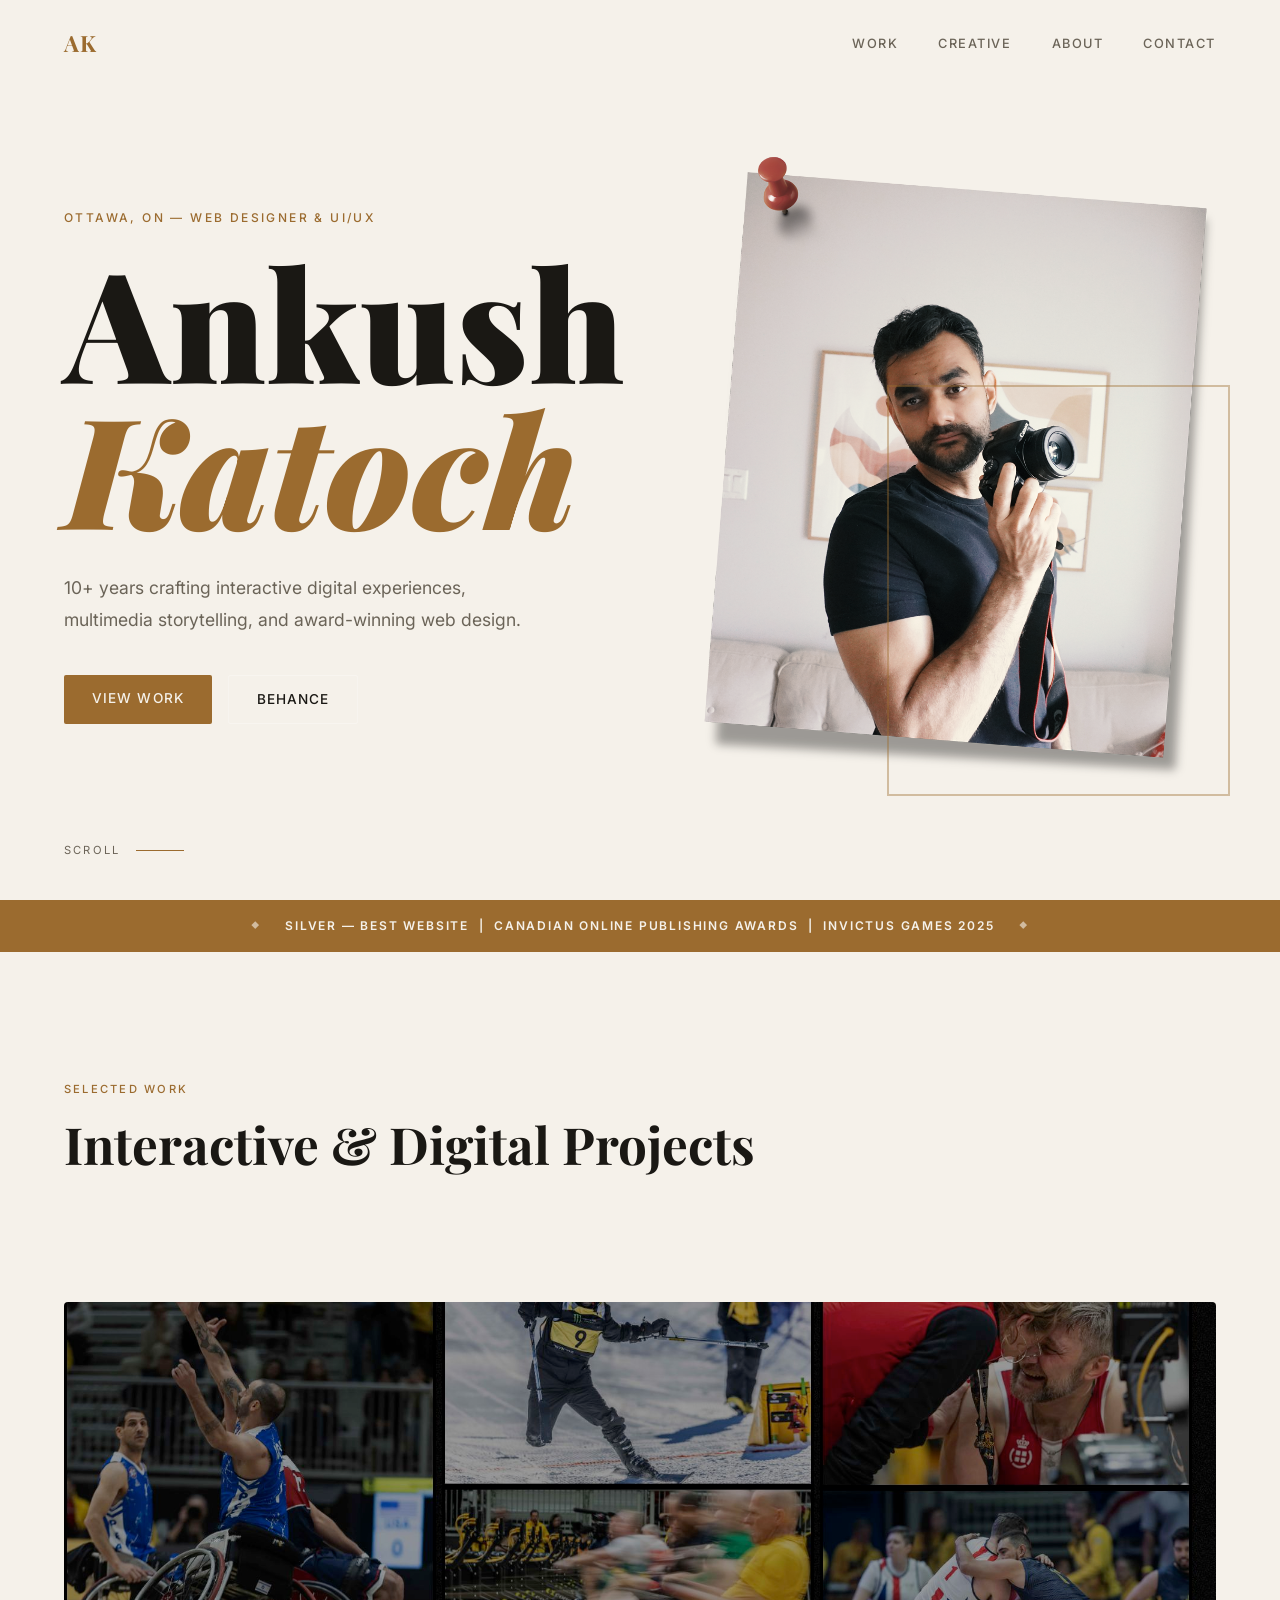
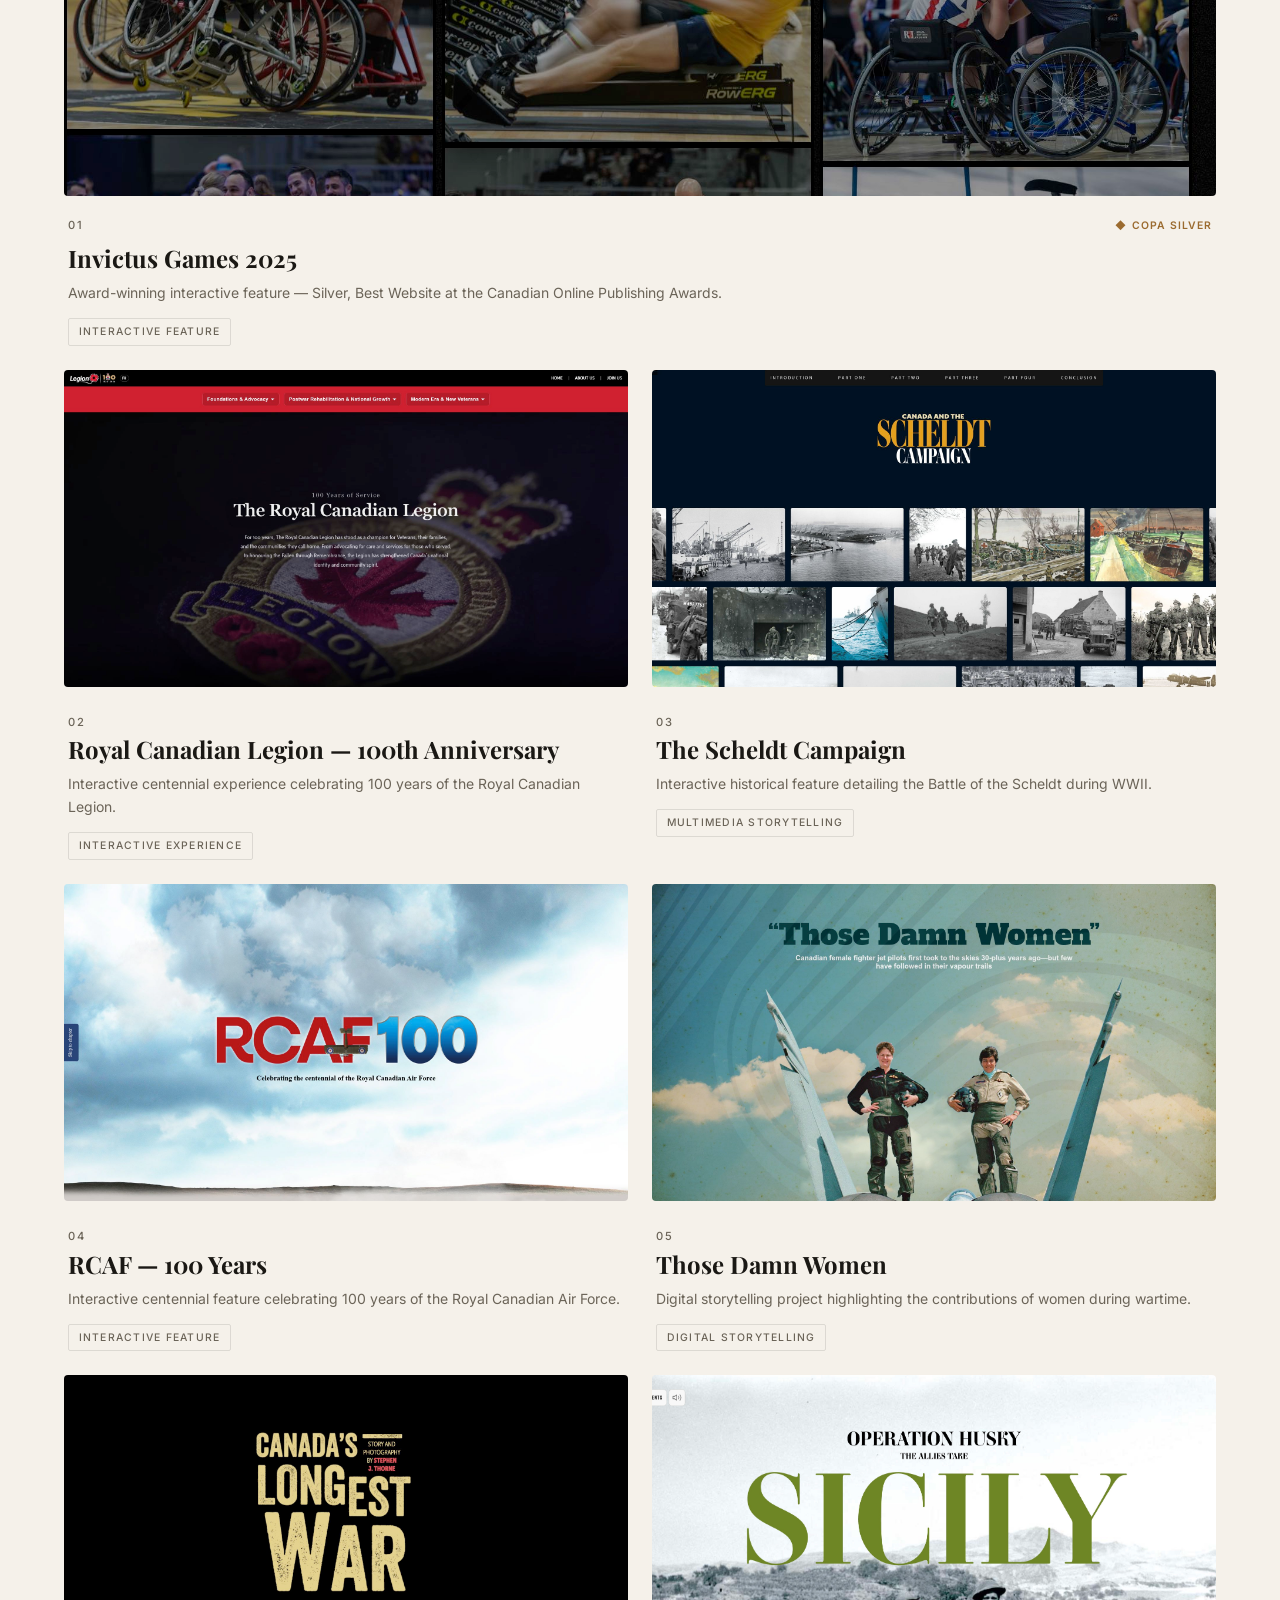
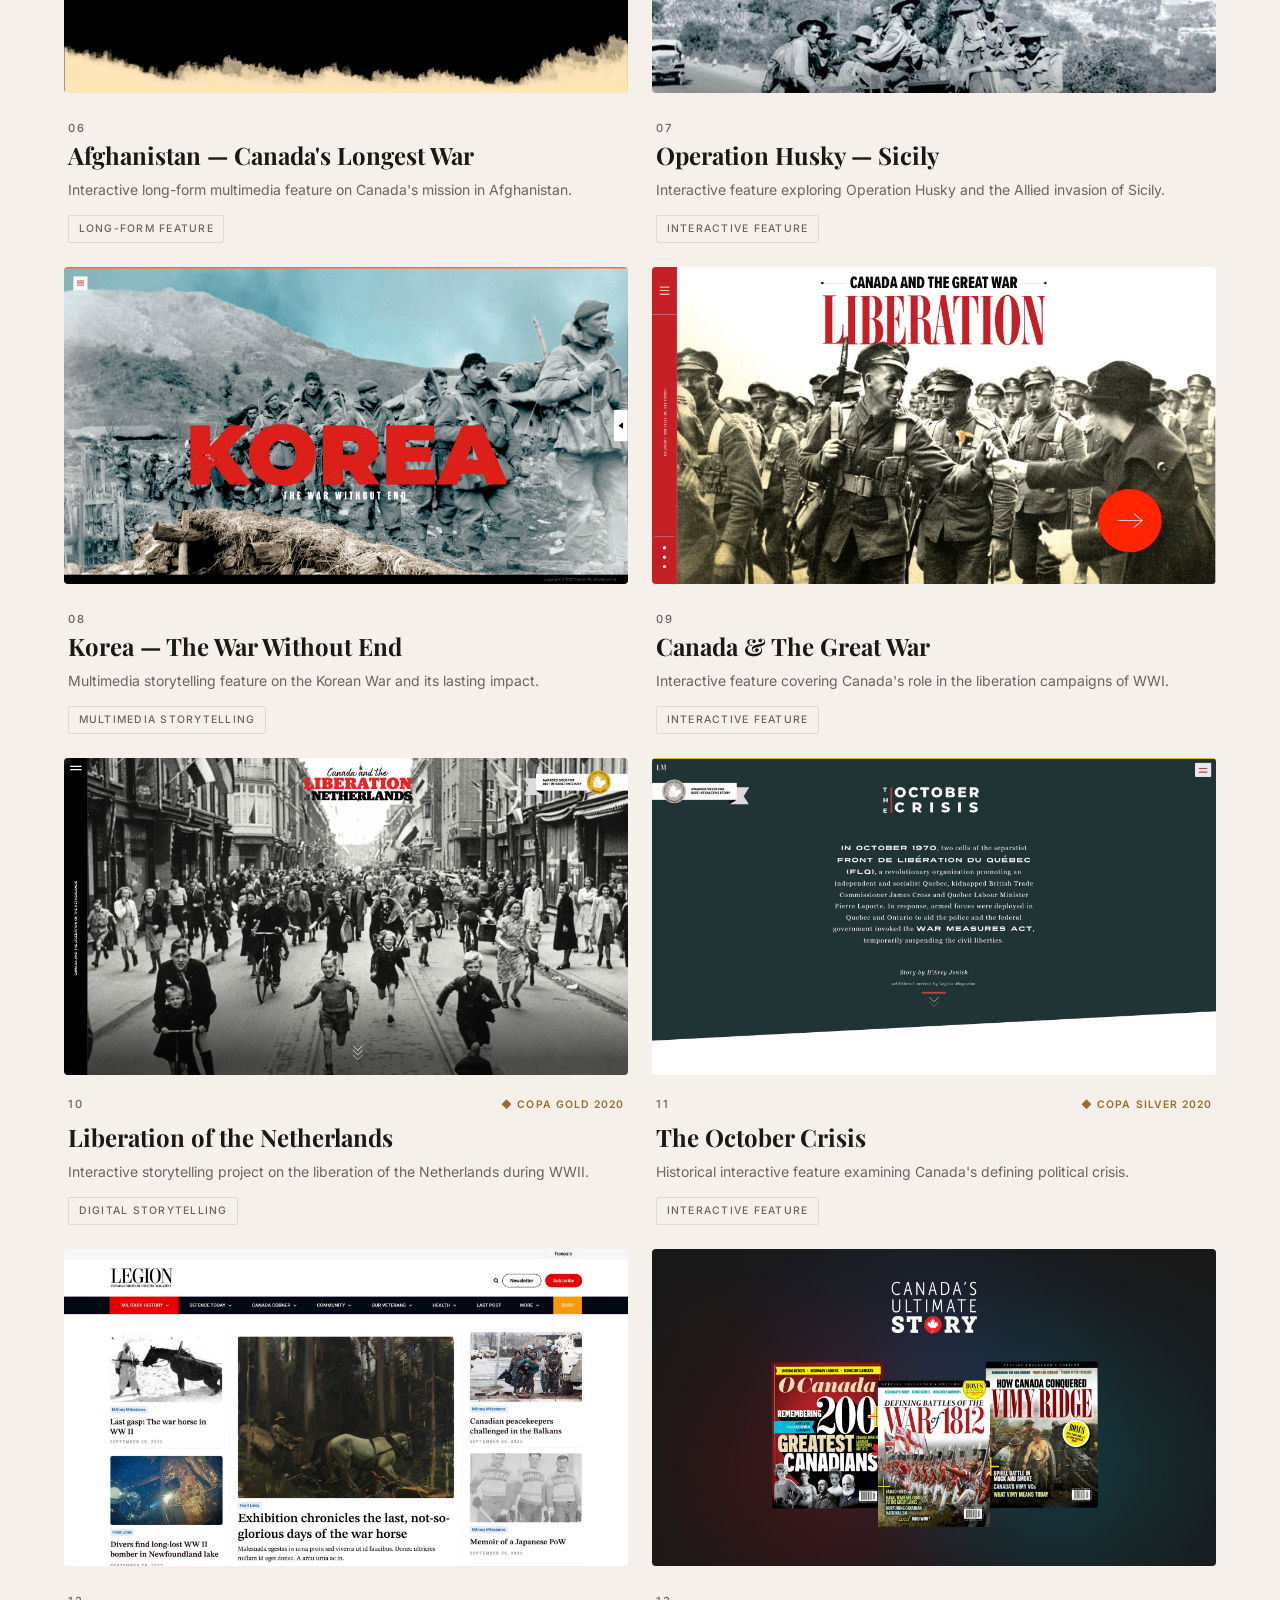
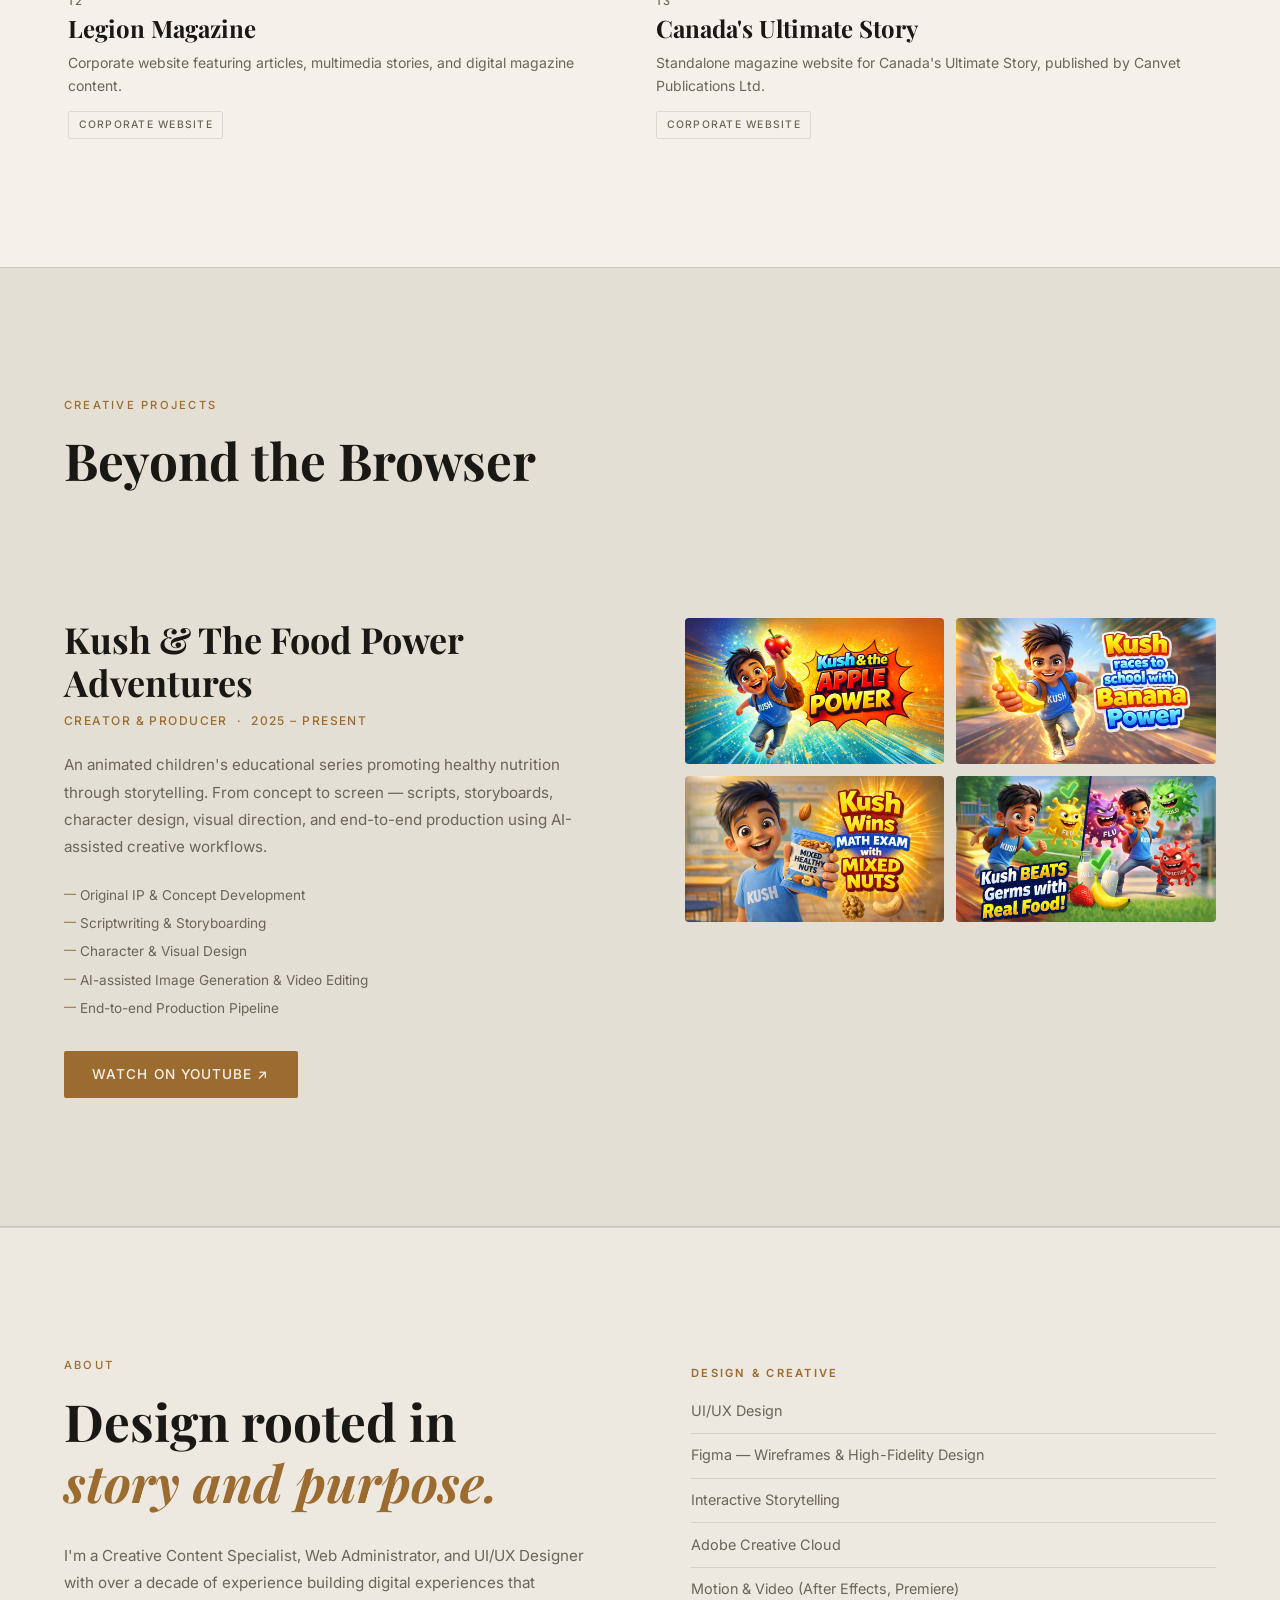
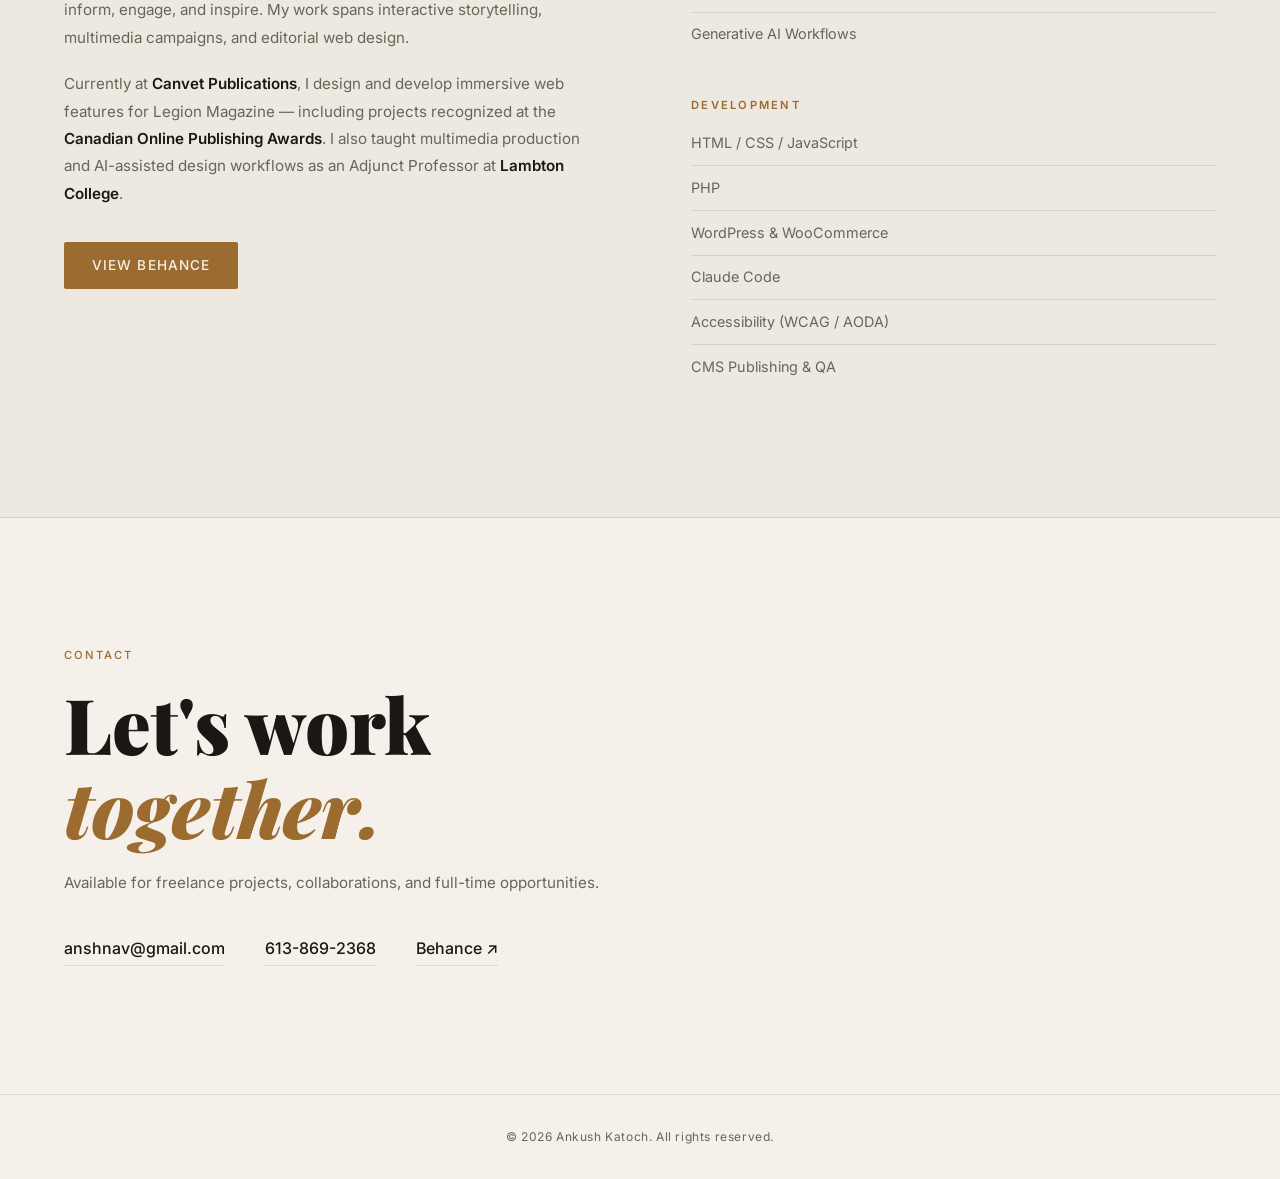
==== index.html @ 28748062 "Initial portfolio commit" ====
<!DOCTYPE html>
<html lang="en">
<head>
  <meta charset="UTF-8" />
  <meta name="viewport" content="width=device-width, initial-scale=1.0" />
  <title>Ankush Katoch — Web Designer & UI/UX</title>
  <link rel="icon" type="image/x-icon" href="images/favicon.ico" />
  <!-- Google Analytics -->
  <script async src="https://www.googletagmanager.com/gtag/js?id=G-096NP51JHX"></script>
  <script>
    window.dataLayer = window.dataLayer || [];
    function gtag(){dataLayer.push(arguments);}
    gtag('js', new Date());
    gtag('config', 'G-096NP51JHX');
  </script>
  <link rel="preconnect" href="https://fonts.googleapis.com" />
  <link rel="preconnect" href="https://fonts.gstatic.com" crossorigin />
  <link href="https://fonts.googleapis.com/css2?family=Playfair+Display:ital,wght@0,400;0,700;0,900;1,400&family=Inter:wght@300;400;500;600&display=swap" rel="stylesheet" />
  <link rel="stylesheet" href="css/style.css" />
</head>
<body>

  <!-- NAV -->
  <nav class="nav" id="nav">
    <a href="#" class="nav__logo">AK</a>
    <ul class="nav__links">
      <li><a href="#work">Work</a></li>
      <li><a href="#creative">Creative</a></li>
      <li><a href="#about">About</a></li>
      <li><a href="#contact">Contact</a></li>
    </ul>
    <button class="nav__toggle" id="navToggle" aria-label="Toggle menu">
      <span></span><span></span><span></span>
    </button>
  </nav>

  <!-- HERO -->
  <section class="hero" id="hero">
    <div class="hero__content">
      <p class="hero__eyebrow reveal">Ottawa, ON — Web Designer &amp; UI/UX</p>
      <h1 class="hero__title reveal">
        <span>Ankush</span>
        <em>Katoch</em>
      </h1>
      <p class="hero__sub reveal">
        10+ years crafting interactive digital experiences,<br>
        multimedia storytelling, and award-winning web design.
      </p>
      <div class="hero__cta reveal">
        <a href="#work" class="btn btn--primary">View Work</a>
        <a href="https://behance.net/anshnav" target="_blank" rel="noopener" class="btn btn--ghost">Behance</a>
      </div>
    </div>
    <div class="hero__photo reveal">
      <img src="images/profile-photo.png" alt="Ankush Katoch" />
      <div class="hero__photo-accent"></div>
    </div>
    <div class="hero__scroll-hint">
      <span>Scroll</span>
      <div class="hero__scroll-line"></div>
    </div>
  </section>

  <!-- AWARD BANNER -->
  <div class="award-banner reveal">
    <div class="award-banner__inner">
      <span class="award-banner__icon">&#9670;</span>
      <p>Silver — Best Website &nbsp;|&nbsp; Canadian Online Publishing Awards &nbsp;|&nbsp; Invictus Games 2025</p>
      <span class="award-banner__icon">&#9670;</span>
    </div>
  </div>

  <!-- WORK -->
  <section class="work" id="work">
    <div class="section-header reveal">
      <span class="section-label">Selected Work</span>
      <h2>Interactive &amp; Digital Projects</h2>
    </div>

    <div class="projects-grid">

      <!-- Featured -->
      <article class="project project--featured reveal" data-index="01">
        <a href="project.html#invictus-games-2025" class="project__link">
          <div class="project__media">
            <img src="images/Invictus-games.jpeg" alt="Invictus Games 2025" class="project__image" />
            <div class="project__overlay">
              <span class="project__visit">View Case Study &#8599;</span>
            </div>
          </div>
          <div class="project__info">
            <div class="project__meta">
              <span class="project__num">01</span>
              <span class="project__award">&#9670; COPA Silver</span>
            </div>
            <h3 class="project__title">Invictus Games 2025</h3>
            <p class="project__desc">Award-winning interactive feature — Silver, Best Website at the Canadian Online Publishing Awards.</p>
            <span class="project__tag">Interactive Feature</span>
          </div>
        </a>
      </article>

      <!-- Project 2 -->
      <article class="project reveal" data-index="02">
        <a href="project.html#legion-100th-anniversary" class="project__link">
          <div class="project__media">
            <img src="images/RCL.jpeg" alt="Royal Canadian Legion — 100th Anniversary" class="project__image" />
            <div class="project__overlay">
              <span class="project__visit">View Case Study &#8599;</span>
            </div>
          </div>
          <div class="project__info">
            <span class="project__num">02</span>
            <h3 class="project__title">Royal Canadian Legion — 100th Anniversary</h3>
            <p class="project__desc">Interactive centennial experience celebrating 100 years of the Royal Canadian Legion.</p>
            <span class="project__tag">Interactive Experience</span>
          </div>
        </a>
      </article>

      <!-- Project 3 -->
      <article class="project reveal" data-index="03">
        <a href="project.html#the-scheldt-campaign" class="project__link">
          <div class="project__media">
            <img src="images/scheldt.jpeg" alt="The Scheldt Campaign" class="project__image" />
            <div class="project__overlay">
              <span class="project__visit">View Case Study &#8599;</span>
            </div>
          </div>
          <div class="project__info">
            <span class="project__num">03</span>
            <h3 class="project__title">The Scheldt Campaign</h3>
            <p class="project__desc">Interactive historical feature detailing the Battle of the Scheldt during WWII.</p>
            <span class="project__tag">Multimedia Storytelling</span>
          </div>
        </a>
      </article>

      <!-- Project 4 -->
      <article class="project reveal" data-index="04">
        <a href="project.html#rcaf-100" class="project__link">
          <div class="project__media">
            <img src="images/RCAF.jpeg" alt="RCAF — 100 Years" class="project__image" />
            <div class="project__overlay">
              <span class="project__visit">View Case Study &#8599;</span>
            </div>
          </div>
          <div class="project__info">
            <span class="project__num">04</span>
            <h3 class="project__title">RCAF — 100 Years</h3>
            <p class="project__desc">Interactive centennial feature celebrating 100 years of the Royal Canadian Air Force.</p>
            <span class="project__tag">Interactive Feature</span>
          </div>
        </a>
      </article>

      <!-- Project 5 -->
      <article class="project reveal" data-index="05">
        <a href="project.html#those-damn-women" class="project__link">
          <div class="project__media">
            <img src="images/those-damn-women.jpeg" alt="Those Damn Women" class="project__image" />
            <div class="project__overlay">
              <span class="project__visit">View Case Study &#8599;</span>
            </div>
          </div>
          <div class="project__info">
            <span class="project__num">05</span>
            <h3 class="project__title">Those Damn Women</h3>
            <p class="project__desc">Digital storytelling project highlighting the contributions of women during wartime.</p>
            <span class="project__tag">Digital Storytelling</span>
          </div>
        </a>
      </article>

      <!-- Project 6 -->
      <article class="project reveal" data-index="06">
        <a href="project.html#afghanistan" class="project__link">
          <div class="project__media">
            <img src="images/Afghanistan-cover.jpeg" alt="Afghanistan — Canada's Longest War" class="project__image" />
            <div class="project__overlay">
              <span class="project__visit">View Case Study &#8599;</span>
            </div>
          </div>
          <div class="project__info">
            <span class="project__num">06</span>
            <h3 class="project__title">Afghanistan — Canada's Longest War</h3>
            <p class="project__desc">Interactive long-form multimedia feature on Canada's mission in Afghanistan.</p>
            <span class="project__tag">Long-form Feature</span>
          </div>
        </a>
      </article>

      <!-- Project 7 -->
      <article class="project reveal" data-index="07">
        <a href="project.html#operation-husky" class="project__link">
          <div class="project__media">
            <img src="images/sicily.jpeg" alt="Operation Husky — Sicily" class="project__image" />
            <div class="project__overlay">
              <span class="project__visit">View Case Study &#8599;</span>
            </div>
          </div>
          <div class="project__info">
            <span class="project__num">07</span>
            <h3 class="project__title">Operation Husky — Sicily</h3>
            <p class="project__desc">Interactive feature exploring Operation Husky and the Allied invasion of Sicily.</p>
            <span class="project__tag">Interactive Feature</span>
          </div>
        </a>
      </article>

      <!-- Project 8 -->
      <article class="project reveal" data-index="08">
        <a href="project.html#korea-the-war-without-end" class="project__link">
          <div class="project__media">
            <img src="images/korea.jpeg" alt="Korea — The War Without End" class="project__image" />
            <div class="project__overlay">
              <span class="project__visit">View Case Study &#8599;</span>
            </div>
          </div>
          <div class="project__info">
            <span class="project__num">08</span>
            <h3 class="project__title">Korea — The War Without End</h3>
            <p class="project__desc">Multimedia storytelling feature on the Korean War and its lasting impact.</p>
            <span class="project__tag">Multimedia Storytelling</span>
          </div>
        </a>
      </article>

      <!-- Project 9 -->
      <article class="project reveal" data-index="09">
        <a href="project.html#canada-and-the-great-war" class="project__link">
          <div class="project__media">
            <img src="images/Canada-the-Great-War.jpeg" alt="Canada & The Great War" class="project__image" />
            <div class="project__overlay">
              <span class="project__visit">View Case Study &#8599;</span>
            </div>
          </div>
          <div class="project__info">
            <span class="project__num">09</span>
            <h3 class="project__title">Canada &amp; The Great War</h3>
            <p class="project__desc">Interactive feature covering Canada's role in the liberation campaigns of WWI.</p>
            <span class="project__tag">Interactive Feature</span>
          </div>
        </a>
      </article>

      <!-- Project 10 -->
      <article class="project reveal" data-index="10">
        <a href="project.html#liberation-of-netherlands" class="project__link">
          <div class="project__media">
            <img src="images/netherlands.jpeg" alt="Liberation of the Netherlands" class="project__image" />
            <div class="project__overlay">
              <span class="project__visit">View Case Study &#8599;</span>
            </div>
          </div>
          <div class="project__info">
            <div class="project__meta">
              <span class="project__num">10</span>
              <span class="project__award">&#9670; COPA Gold 2020</span>
            </div>
            <h3 class="project__title">Liberation of the Netherlands</h3>
            <p class="project__desc">Interactive storytelling project on the liberation of the Netherlands during WWII.</p>
            <span class="project__tag">Digital Storytelling</span>
          </div>
        </a>
      </article>

      <!-- Project 11 -->
      <article class="project reveal" data-index="11">
        <a href="project.html#the-october-crisis" class="project__link">
          <div class="project__media">
            <img src="images/october-crisis.jpeg" alt="The October Crisis" class="project__image" />
            <div class="project__overlay">
              <span class="project__visit">View Case Study &#8599;</span>
            </div>
          </div>
          <div class="project__info">
            <div class="project__meta">
              <span class="project__num">11</span>
              <span class="project__award">&#9670; COPA Silver 2020</span>
            </div>
            <h3 class="project__title">The October Crisis</h3>
            <p class="project__desc">Historical interactive feature examining Canada's defining political crisis.</p>
            <span class="project__tag">Interactive Feature</span>
          </div>
        </a>
      </article>

      <!-- Project 12 -->
      <article class="project reveal" data-index="12">
        <a href="project.html#legion-magazine" class="project__link">
          <div class="project__media">
            <img src="images/LM.jpg" alt="Legion Magazine" class="project__image" />
            <div class="project__overlay">
              <span class="project__visit">View Case Study &#8599;</span>
            </div>
          </div>
          <div class="project__info">
            <span class="project__num">12</span>
            <h3 class="project__title">Legion Magazine</h3>
            <p class="project__desc">Corporate website featuring articles, multimedia stories, and digital magazine content.</p>
            <span class="project__tag">Corporate Website</span>
          </div>
        </a>
      </article>

      <!-- Project 13 -->
      <article class="project reveal" data-index="13">
        <a href="project.html#canadas-ultimate-story" class="project__link">
          <div class="project__media">
            <img src="images/CUS.jpg" alt="Canada's Ultimate Story" class="project__image" />
            <div class="project__overlay">
              <span class="project__visit">View Case Study &#8599;</span>
            </div>
          </div>
          <div class="project__info">
            <span class="project__num">13</span>
            <h3 class="project__title">Canada's Ultimate Story</h3>
            <p class="project__desc">Standalone magazine website for Canada's Ultimate Story, published by Canvet Publications Ltd.</p>
            <span class="project__tag">Corporate Website</span>
          </div>
        </a>
      </article>

    </div>
  </section>

  <!-- CREATIVE PROJECTS -->
  <section class="creative" id="creative">
    <div class="section-header reveal">
      <span class="section-label">Creative Projects</span>
      <h2>Beyond the Browser</h2>
    </div>

    <div class="creative__inner">

      <!-- Left: info -->
      <div class="creative__text reveal">
        <h3 class="creative__title">Kush &amp; The Food Power Adventures</h3>
        <p class="creative__role">Creator &amp; Producer &nbsp;·&nbsp; 2025 – Present</p>
        <p class="creative__desc">An animated children's educational series promoting healthy nutrition through storytelling. From concept to screen — scripts, storyboards, character design, visual direction, and end-to-end production using AI-assisted creative workflows.</p>
        <ul class="creative__tools">
          <li>Original IP &amp; Concept Development</li>
          <li>Scriptwriting &amp; Storyboarding</li>
          <li>Character &amp; Visual Design</li>
          <li>AI-assisted Image Generation &amp; Video Editing</li>
          <li>End-to-end Production Pipeline</li>
        </ul>
        <a href="https://www.youtube.com/@kushfoodadventures" target="_blank" rel="noopener" class="btn btn--primary creative__cta">
          Watch on YouTube &#8599;
        </a>
      </div>

      <!-- Right: episode grid -->
      <div class="creative__episodes reveal">
        <a href="https://www.youtube.com/@kushfoodadventures" target="_blank" rel="noopener" class="episode">
          <img src="images/episode-2-thumbnail.jpg" alt="Episode 2" />
          <div class="episode__overlay"><span>Watch &#9654;</span></div>
        </a>
        <a href="https://www.youtube.com/@kushfoodadventures" target="_blank" rel="noopener" class="episode">
          <img src="images/episode-6-thumb.jpg" alt="Episode 6" />
          <div class="episode__overlay"><span>Watch &#9654;</span></div>
        </a>
        <a href="https://www.youtube.com/@kushfoodadventures" target="_blank" rel="noopener" class="episode">
          <img src="images/episode-9-thumbnail.jpg" alt="Episode 9" />
          <div class="episode__overlay"><span>Watch &#9654;</span></div>
        </a>
        <a href="https://www.youtube.com/@kushfoodadventures" target="_blank" rel="noopener" class="episode">
          <img src="images/episode-10-thumbnail.jpg" alt="Episode 10" />
          <div class="episode__overlay"><span>Watch &#9654;</span></div>
        </a>
      </div>

    </div>
  </section>

  <!-- ABOUT -->
  <section class="about" id="about">
    <div class="about__inner">
      <div class="about__text reveal">
        <span class="section-label">About</span>
        <h2>Design rooted in<br><em>story and purpose.</em></h2>
        <p>I'm a Creative Content Specialist, Web Administrator, and UI/UX Designer with over a decade of experience building digital experiences that inform, engage, and inspire. My work spans interactive storytelling, multimedia campaigns, and editorial web design.</p>
        <p>Currently at <strong>Canvet Publications</strong>, I design and develop immersive web features for Legion Magazine — including projects recognized at the <strong>Canadian Online Publishing Awards</strong>. I also taught multimedia production and AI-assisted design workflows as an Adjunct Professor at <strong>Lambton College</strong>.</p>
        <a href="https://behance.net/anshnav" target="_blank" rel="noopener" class="btn btn--primary">View Behance</a>
      </div>
      <div class="about__skills reveal">
        <div class="skills-group">
          <h4>Design &amp; Creative</h4>
          <ul>
            <li>UI/UX Design</li>
            <li>Figma — Wireframes &amp; High-Fidelity Design</li>
            <li>Interactive Storytelling</li>
            <li>Adobe Creative Cloud</li>
            <li>Motion &amp; Video (After Effects, Premiere)</li>
            <li>Generative AI Workflows</li>
          </ul>
        </div>
        <div class="skills-group">
          <h4>Development</h4>
          <ul>
            <li>HTML / CSS / JavaScript</li>
            <li>PHP</li>
            <li>WordPress &amp; WooCommerce</li>
            <li>Claude Code</li>
            <li>Accessibility (WCAG / AODA)</li>
            <li>CMS Publishing &amp; QA</li>
          </ul>
        </div>
      </div>
    </div>
  </section>

  <!-- CONTACT -->
  <section class="contact" id="contact">
    <div class="contact__inner reveal">
      <span class="section-label">Contact</span>
      <h2>Let's work<br><em>together.</em></h2>
      <p>Available for freelance projects, collaborations, and full-time opportunities.</p>
      <div class="contact__links">
        <a href="mailto:anshnav@gmail.com" class="contact__link">anshnav@gmail.com</a>
        <a href="tel:6138692368" class="contact__link">613-869-2368</a>
        <a href="https://behance.net/anshnav" target="_blank" rel="noopener" class="contact__link">Behance &#8599;</a>
      </div>
    </div>
  </section>

  <!-- FOOTER -->
  <footer class="footer">
    <p>&copy; 2026 Ankush Katoch. All rights reserved.</p>
  </footer>

  <script src="js/main.js"></script>
</body>
</html>
---- css/style.css ----
/* =============================================
   RESET & BASE
   ============================================= */
*, *::before, *::after {
  box-sizing: border-box;
  margin: 0;
  padding: 0;
}

:root {
  --bg:        #f5f1ea;
  --bg-2:      #ede9e0;
  --bg-3:      #e4dfd4;
  --text:      #1a1814;
  --text-dim:  #6b6458;
  --accent:    #9b6b2f;
  --accent-dim:#c49a5a;
  --white:     #1a1814;
  --border:    rgba(0,0,0,0.1);

  --font-serif: 'Playfair Display', Georgia, serif;
  --font-sans:  'Inter', system-ui, sans-serif;

  --max-w: 1280px;
  --section-pad: clamp(5rem, 10vw, 9rem);
}

html {
  scroll-behavior: smooth;
}

body {
  background-color: var(--bg);
  color: var(--text);
  font-family: var(--font-sans);
  font-size: 1rem;
  line-height: 1.7;
  -webkit-font-smoothing: antialiased;
}

a {
  color: inherit;
  text-decoration: none;
}

ul { list-style: none; }

img { display: block; max-width: 100%; }


/* =============================================
   TYPOGRAPHY HELPERS
   ============================================= */
.section-label {
  display: block;
  font-family: var(--font-sans);
  font-size: 0.7rem;
  font-weight: 500;
  letter-spacing: 0.2em;
  text-transform: uppercase;
  color: var(--accent);
  margin-bottom: 1rem;
}

.section-header {
  max-width: var(--max-w);
  margin: 0 auto var(--section-pad);
  padding: 0 clamp(1.5rem, 5vw, 4rem);
}

.section-header h2 {
  font-family: var(--font-serif);
  font-size: clamp(2rem, 4vw, 3.5rem);
  font-weight: 700;
  color: var(--white);
  line-height: 1.15;
}


/* =============================================
   REVEAL ANIMATION
   ============================================= */
.reveal {
  opacity: 0;
  transform: translateY(28px);
  transition: opacity 0.7s ease, transform 0.7s ease;
}

.reveal.visible {
  opacity: 1;
  transform: translateY(0);
}


/* =============================================
   BUTTONS
   ============================================= */
.btn {
  display: inline-block;
  padding: 0.75rem 1.75rem;
  border-radius: 2px;
  font-family: var(--font-sans);
  font-size: 0.85rem;
  font-weight: 500;
  letter-spacing: 0.08em;
  text-transform: uppercase;
  transition: all 0.25s ease;
  cursor: pointer;
}

.btn--primary {
  background: var(--accent);
  color: #0c0c0c;
}

.btn--primary:hover {
  background: #e0bc6a;
}

.btn--ghost {
  border: 1px solid rgba(255,255,255,0.25);
  color: var(--text);
}

.btn--ghost:hover {
  border-color: var(--accent);
  color: var(--accent);
}


/* =============================================
   NAV
   ============================================= */
.nav {
  position: fixed;
  top: 0;
  left: 0;
  right: 0;
  z-index: 100;
  display: flex;
  align-items: center;
  justify-content: space-between;
  padding: 1.5rem clamp(1.5rem, 5vw, 4rem);
  transition: background 0.4s ease, padding 0.4s ease;
}

.nav.scrolled {
  background: rgba(245,241,234,0.95);
  backdrop-filter: blur(12px);
  padding-top: 1rem;
  padding-bottom: 1rem;
  border-bottom: 1px solid var(--border);
}

.nav__logo {
  font-family: var(--font-serif);
  font-size: 1.4rem;
  font-weight: 700;
  color: var(--accent);
  letter-spacing: 0.05em;
}

.nav__links {
  display: flex;
  gap: 2.5rem;
}

.nav__links a {
  font-size: 0.8rem;
  font-weight: 500;
  letter-spacing: 0.12em;
  text-transform: uppercase;
  color: var(--text-dim);
  transition: color 0.2s;
}

.nav__links a:hover {
  color: var(--text);
}

.nav__toggle {
  display: none;
  flex-direction: column;
  gap: 5px;
  background: none;
  border: none;
  cursor: pointer;
  padding: 4px;
}

.nav__toggle span {
  display: block;
  width: 24px;
  height: 2px;
  background: var(--text);
  transition: all 0.3s;
}

/* btn--primary text stays light on the warm accent bg */
.btn--primary {
  color: #f5f1ea !important;
}


/* =============================================
   HERO
   ============================================= */
.hero {
  min-height: 100svh;
  display: grid;
  grid-template-columns: 1fr 1fr;
  align-items: center;
  justify-items: center;
  padding: 6rem clamp(1.5rem, 5vw, 4rem) 4rem;
  max-width: var(--max-w);
  margin: 0 auto;
  position: relative;
  gap: clamp(2rem, 5vw, 5rem);
}

.hero__photo {
  position: relative;
  align-self: center;
  transition-delay: 0.3s;
}

.hero__photo img {
  width: 100%;
  max-height: 90vh;
  object-fit: contain;
  object-position: bottom center;
  display: block;
  filter: grayscale(20%);
  transition: filter 0.5s ease;
}

.hero__photo:hover img {
  filter: grayscale(0%);
}


.hero__photo-accent {
  position: absolute;
  bottom: -14px;
  right: -14px;
  width: 65%;
  height: 65%;
  border: 2px solid var(--accent);
  z-index: 0;
  opacity: 0.4;
  transition: opacity 0.4s ease, transform 0.4s ease;
}

.hero__photo:hover .hero__photo-accent {
  opacity: 0.75;
  transform: translate(4px, 4px);
}

.hero__eyebrow {
  font-size: 0.75rem;
  font-weight: 500;
  letter-spacing: 0.2em;
  text-transform: uppercase;
  color: var(--accent);
  margin-bottom: 1.25rem;
  transition-delay: 0.1s;
}

.hero__title {
  font-family: var(--font-serif);
  font-size: clamp(4rem, 12vw, 10rem);
  line-height: 0.95;
  font-weight: 900;
  color: var(--white);
  margin-bottom: 2rem;
  transition-delay: 0.2s;
}

.hero__title span {
  display: block;
}

.hero__title em {
  display: block;
  font-style: italic;
  color: var(--accent);
}

.hero__sub {
  font-size: clamp(0.95rem, 1.5vw, 1.1rem);
  color: var(--text-dim);
  max-width: 480px;
  margin-bottom: 2.5rem;
  line-height: 1.8;
  transition-delay: 0.3s;
}

.hero__cta {
  display: flex;
  gap: 1rem;
  flex-wrap: wrap;
  transition-delay: 0.4s;
}


.hero__scroll-hint {
  position: absolute;
  bottom: 2.5rem;
  left: clamp(1.5rem, 5vw, 4rem);
  display: flex;
  align-items: center;
  gap: 1rem;
  font-size: 0.7rem;
  letter-spacing: 0.2em;
  text-transform: uppercase;
  color: var(--text-dim);
}

.hero__scroll-line {
  width: 48px;
  height: 1px;
  background: var(--accent);
  animation: scrollPulse 2s ease-in-out infinite;
}

@keyframes scrollPulse {
  0%, 100% { opacity: 0.3; transform: scaleX(1); }
  50% { opacity: 1; transform: scaleX(1.3); }
}


/* =============================================
   AWARD BANNER
   ============================================= */
.award-banner {
  background: #9b6b2f;
  padding: 1rem clamp(1.5rem, 5vw, 4rem);
  overflow: hidden;
}

.award-banner__inner {
  display: flex;
  align-items: center;
  justify-content: center;
  gap: 1.5rem;
  font-family: var(--font-sans);
  font-size: 0.75rem;
  font-weight: 600;
  letter-spacing: 0.15em;
  text-transform: uppercase;
  color: #f5f1ea;
}

.award-banner__icon {
  font-size: 0.5rem;
  opacity: 0.6;
}


/* =============================================
   WORK / PROJECTS
   ============================================= */
.work {
  padding: var(--section-pad) 0;
}

.projects-grid {
  max-width: var(--max-w);
  margin: 0 auto;
  padding: 0 clamp(1.5rem, 5vw, 4rem);
  display: grid;
  grid-template-columns: repeat(12, 1fr);
  gap: 1.5rem;
}

/* Featured project spans full width */
.project--featured {
  grid-column: 1 / -1;
}

/* Regular projects: 2 columns on wider screens */
.project:not(.project--featured) {
  grid-column: span 6;
}

.project {
  position: relative;
  transition-delay: calc(var(--i, 0) * 0.05s);
}

.project__link {
  display: block;
  height: 100%;
}

.project__media {
  position: relative;
  overflow: hidden;
  aspect-ratio: 16/9;
  border-radius: 4px;
  margin-bottom: 1.25rem;
}

.project--featured .project__media {
  aspect-ratio: 21/9;
}

.project__placeholder {
  width: 100%;
  height: 100%;
  display: flex;
  align-items: center;
  justify-content: center;
  transition: transform 0.5s ease;
}

.project__link:hover .project__placeholder {
  transform: scale(1.04);
}

.project__video,
.project__image {
  position: absolute;
  inset: 0;
  width: 100%;
  height: 100%;
  object-fit: cover;
  transition: transform 0.5s ease;
}

.project__link:hover .project__video,
.project__link:hover .project__image {
  transform: scale(1.04);
}

.project__placeholder-text {
  font-family: var(--font-serif);
  font-size: clamp(1rem, 3vw, 2rem);
  font-style: italic;
  color: rgba(255,255,255,0.25);
  user-select: none;
}

.project__overlay {
  position: absolute;
  inset: 0;
  background: rgba(0,0,0,0.5);
  display: flex;
  align-items: center;
  justify-content: center;
  opacity: 0;
  transition: opacity 0.3s ease;
}

.project__link:hover .project__overlay {
  opacity: 1;
}

.project__visit {
  font-size: 0.85rem;
  font-weight: 600;
  letter-spacing: 0.1em;
  text-transform: uppercase;
  color: #f5f1ea;
  border: 1px solid rgba(255,255,255,0.6);
  padding: 0.6rem 1.2rem;
  border-radius: 2px;
}

.project__info {
  padding: 0 0.25rem;
}

.project__meta {
  display: flex;
  align-items: center;
  justify-content: space-between;
  margin-bottom: 0.5rem;
}

.project__num {
  font-size: 0.7rem;
  font-weight: 500;
  letter-spacing: 0.15em;
  color: var(--text-dim);
}

.project__award {
  font-size: 0.65rem;
  font-weight: 600;
  letter-spacing: 0.1em;
  text-transform: uppercase;
  color: var(--accent);
}

.project__title {
  font-family: var(--font-serif);
  font-size: clamp(1.1rem, 2vw, 1.5rem);
  font-weight: 700;
  color: var(--white);
  margin-bottom: 0.5rem;
  line-height: 1.25;
  transition: color 0.2s;
}

.project__link:hover .project__title {
  color: var(--accent);
}

.project__desc {
  font-size: 0.875rem;
  color: var(--text-dim);
  line-height: 1.65;
  margin-bottom: 0.75rem;
}

.project__tag {
  display: inline-block;
  font-size: 0.65rem;
  font-weight: 500;
  letter-spacing: 0.12em;
  text-transform: uppercase;
  color: var(--text-dim);
  border: 1px solid var(--border);
  padding: 0.25rem 0.6rem;
  border-radius: 2px;
}


/* =============================================
   CREATIVE PROJECTS
   ============================================= */
.creative {
  padding: var(--section-pad) 0;
  background: var(--bg-3);
  border-top: 1px solid var(--border);
  border-bottom: 1px solid var(--border);
}

.creative__inner {
  max-width: var(--max-w);
  margin: 0 auto;
  padding: 0 clamp(1.5rem, 5vw, 4rem);
  display: grid;
  grid-template-columns: 1fr 1fr;
  gap: clamp(3rem, 7vw, 6rem);
  align-items: start;
}

.creative__title {
  font-family: var(--font-serif);
  font-size: clamp(1.5rem, 3vw, 2.25rem);
  font-weight: 700;
  color: var(--text);
  line-height: 1.2;
  margin-bottom: 0.4rem;
}

.creative__role {
  font-size: 0.75rem;
  font-weight: 500;
  letter-spacing: 0.12em;
  text-transform: uppercase;
  color: var(--accent);
  margin-bottom: 1.25rem;
}

.creative__desc {
  font-size: 0.95rem;
  color: var(--text-dim);
  line-height: 1.8;
  margin-bottom: 1.5rem;
}

.creative__tools {
  display: flex;
  flex-direction: column;
  gap: 0.5rem;
  margin-bottom: 2rem;
}

.creative__tools li {
  font-size: 0.85rem;
  color: var(--text-dim);
  padding-left: 1rem;
  position: relative;
  line-height: 1.5;
}

.creative__tools li::before {
  content: '—';
  position: absolute;
  left: 0;
  color: var(--accent);
  font-size: 0.75rem;
}

/* Episode grid — 2x2 */
.creative__episodes {
  display: grid;
  grid-template-columns: 1fr 1fr;
  gap: 0.75rem;
  transition-delay: 0.15s;
}

.episode {
  position: relative;
  overflow: hidden;
  border-radius: 4px;
  aspect-ratio: 16/9;
  display: block;
}

.episode img {
  width: 100%;
  height: 100%;
  object-fit: cover;
  transition: transform 0.5s ease;
}

.episode:hover img {
  transform: scale(1.06);
}

.episode__overlay {
  position: absolute;
  inset: 0;
  background: rgba(0,0,0,0.45);
  display: flex;
  align-items: center;
  justify-content: center;
  opacity: 0;
  transition: opacity 0.3s ease;
}

.episode:hover .episode__overlay {
  opacity: 1;
}

.episode__overlay span {
  font-size: 1.5rem;
  color: #f5f1ea;
}

@media (max-width: 860px) {
  .creative__inner {
    grid-template-columns: 1fr;
  }
}

@media (max-width: 480px) {
  .creative__episodes {
    grid-template-columns: 1fr 1fr;
  }
}


/* =============================================
   ABOUT
   ============================================= */
.about {
  padding: var(--section-pad) 0;
  background: var(--bg-2);
  border-top: 1px solid var(--border);
  border-bottom: 1px solid var(--border);
}

.about__inner {
  max-width: var(--max-w);
  margin: 0 auto;
  padding: 0 clamp(1.5rem, 5vw, 4rem);
  display: grid;
  grid-template-columns: 1fr 1fr;
  gap: clamp(3rem, 8vw, 7rem);
  align-items: start;
}

.about__skills {
  display: flex;
  flex-direction: column;
  gap: 2.5rem;
  padding-top: 0.5rem;
}

.about__text h2 {
  font-family: var(--font-serif);
  font-size: clamp(2rem, 4vw, 3.25rem);
  font-weight: 700;
  color: var(--white);
  line-height: 1.2;
  margin-bottom: 1.75rem;
}

.about__text h2 em {
  font-style: italic;
  color: var(--accent);
}

.about__text p {
  font-size: 0.95rem;
  color: var(--text-dim);
  line-height: 1.8;
  margin-bottom: 1.2rem;
}

.about__text p strong {
  color: var(--text);
  font-weight: 600;
}

.about__text .btn {
  margin-top: 1rem;
}

.skills-group h4 {
  font-family: var(--font-sans);
  font-size: 0.7rem;
  font-weight: 600;
  letter-spacing: 0.2em;
  text-transform: uppercase;
  color: var(--accent);
  margin-bottom: 1rem;
}

.skills-group ul {
  display: flex;
  flex-direction: column;
  gap: 0.6rem;
}

.skills-group li {
  font-size: 0.9rem;
  color: var(--text-dim);
  padding-bottom: 0.6rem;
  border-bottom: 1px solid var(--border);
  transition: color 0.2s;
}

.skills-group li:last-child {
  border-bottom: none;
}

.skills-group li:hover {
  color: var(--text);
}


/* =============================================
   CONTACT
   ============================================= */
.contact {
  padding: var(--section-pad) 0;
}

.contact__inner {
  max-width: var(--max-w);
  margin: 0 auto;
  padding: 0 clamp(1.5rem, 5vw, 4rem);
}

.contact h2 {
  font-family: var(--font-serif);
  font-size: clamp(2.5rem, 6vw, 5rem);
  font-weight: 900;
  color: var(--white);
  line-height: 1.1;
  margin-bottom: 1.25rem;
}

.contact h2 em {
  font-style: italic;
  color: var(--accent);
}

.contact p {
  font-size: 0.95rem;
  color: var(--text-dim);
  margin-bottom: 2.5rem;
}

.contact__links {
  display: flex;
  flex-wrap: wrap;
  gap: 1rem 2.5rem;
}

.contact__link {
  font-size: 1rem;
  font-weight: 500;
  color: var(--text);
  border-bottom: 1px solid var(--border);
  padding-bottom: 0.15rem;
  transition: color 0.2s, border-color 0.2s;
}

.contact__link:hover {
  color: var(--accent);
  border-color: var(--accent);
}


/* =============================================
   FOOTER
   ============================================= */
.footer {
  padding: 2rem clamp(1.5rem, 5vw, 4rem);
  border-top: 1px solid var(--border);
  font-size: 0.75rem;
  color: var(--text-dim);
  text-align: center;
  letter-spacing: 0.05em;
}


/* =============================================
   RESPONSIVE
   ============================================= */
@media (max-width: 900px) {
  .project:not(.project--featured) {
    grid-column: span 12;
  }

  .about__top {
    grid-template-columns: 1fr;
  }

  .about__photo {
    max-width: 380px;
  }

  .about__photo img {
    margin-top: 0;
  }

  .about__photo::before {
    top: 12px;
  }

  .about__skills {
    grid-template-columns: 1fr 1fr;
  }
}

@media (max-width: 640px) {
  .nav__links {
    display: none;
    position: fixed;
    inset: 0;
    background: var(--bg-2);
    flex-direction: column;
    align-items: center;
    justify-content: center;
    gap: 2rem;
    z-index: 99;
  }

  .nav__links.open {
    display: flex;
  }

  .nav__links a {
    font-size: 1.25rem;
  }

  .nav__toggle {
    display: flex;
    z-index: 101;
  }

  .hero {
    grid-template-columns: 1fr;
    padding-top: 7rem;
  }

  .hero__photo {
    order: 1;
    max-width: 340px;
    margin: 0 auto;
  }

  .about__inner {
    grid-template-columns: 1fr;
  }

  .hero__title {
    font-size: clamp(3rem, 18vw, 6rem);
  }

  .award-banner__inner {
    flex-direction: column;
    gap: 0.5rem;
    text-align: center;
  }
}

@media (max-width: 480px) {
  .project:not(.project--featured) {
    grid-column: span 12;
  }

  .about__skills {
    grid-template-columns: 1fr;
  }

  .contact__links {
    flex-direction: column;
  }
}
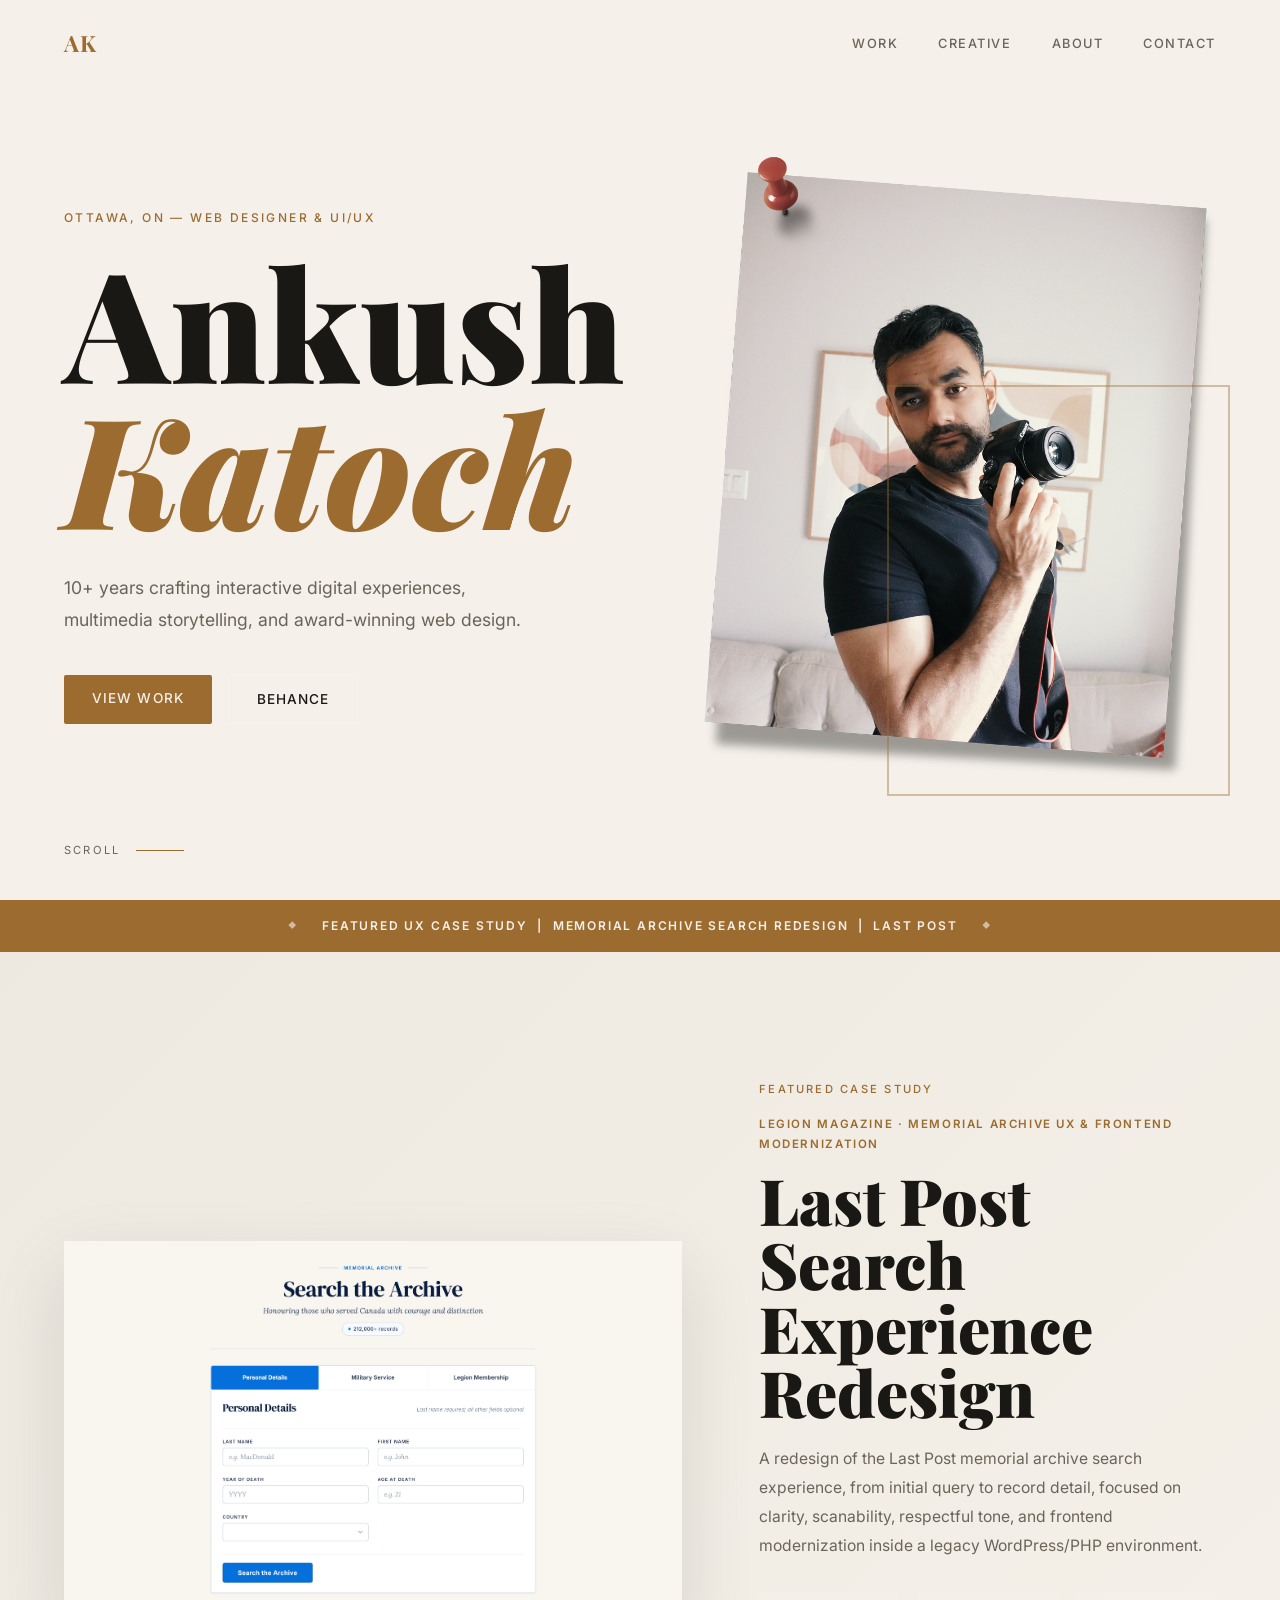
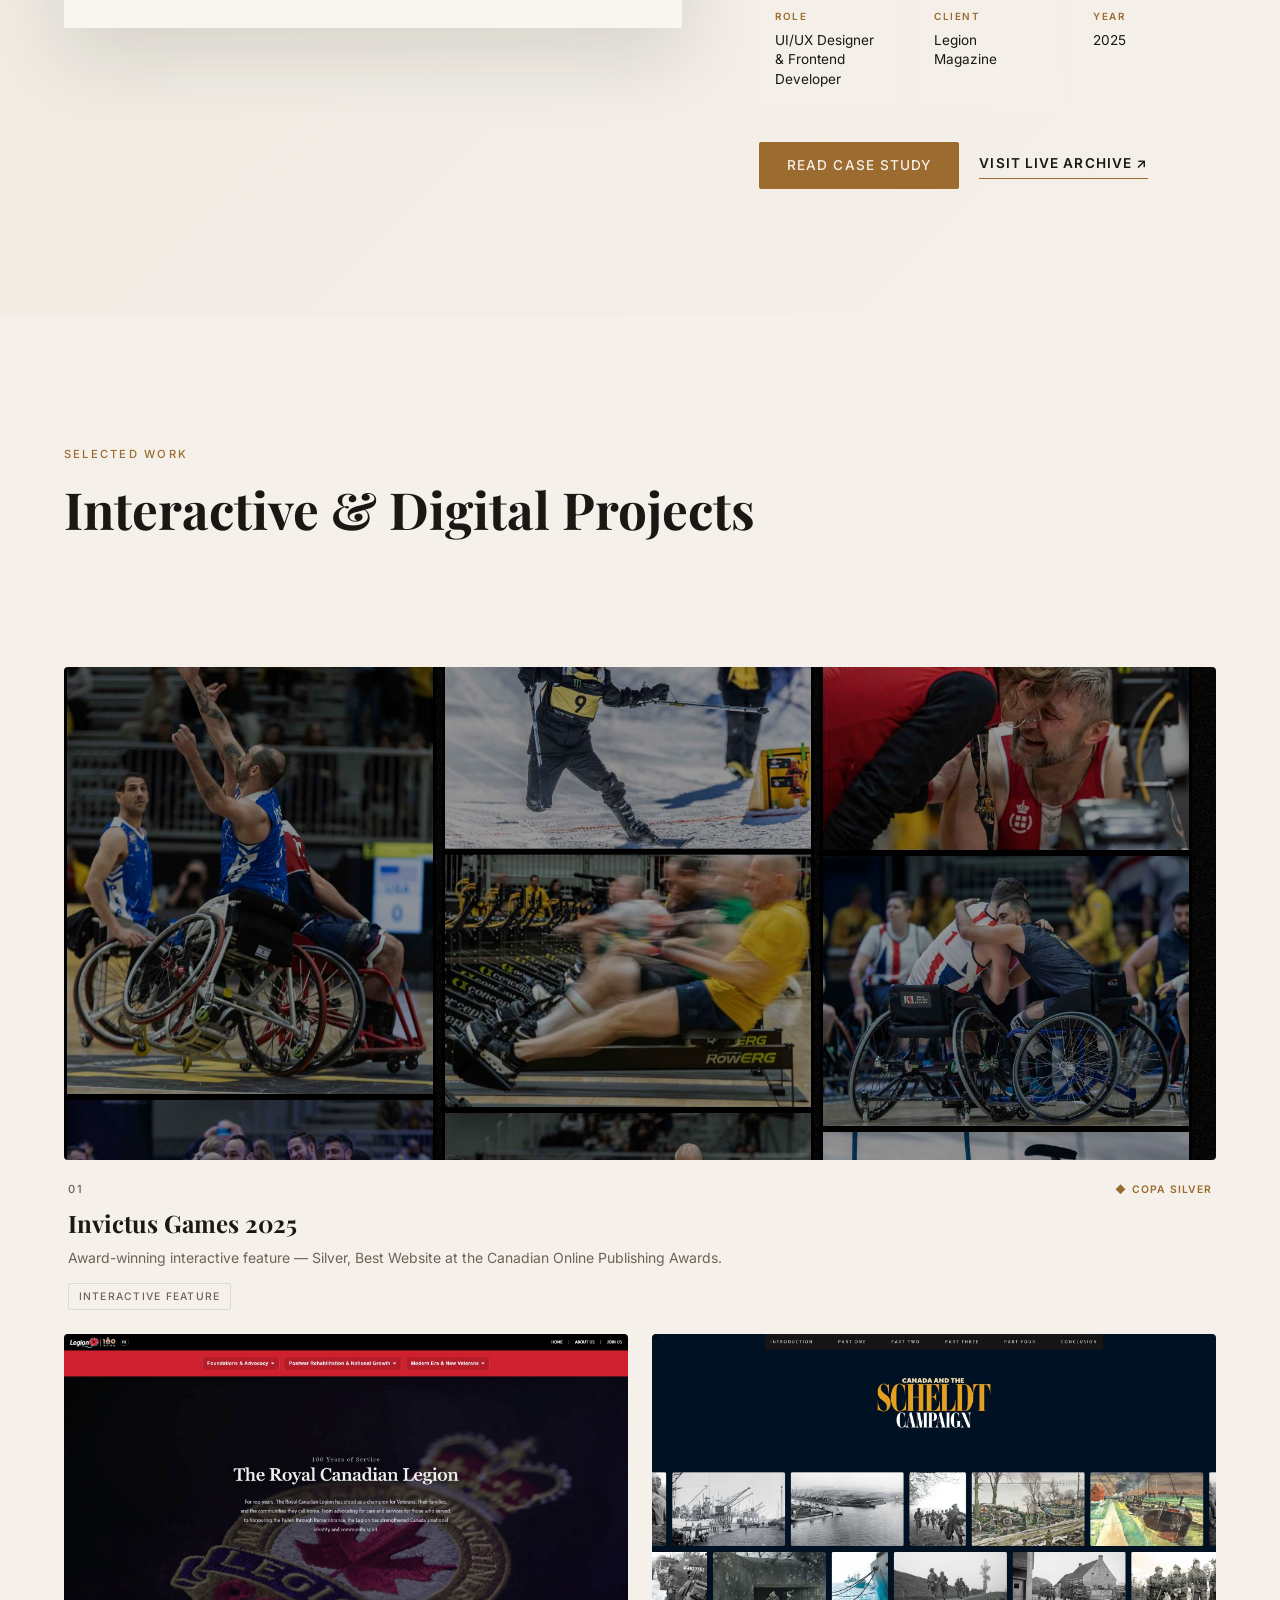
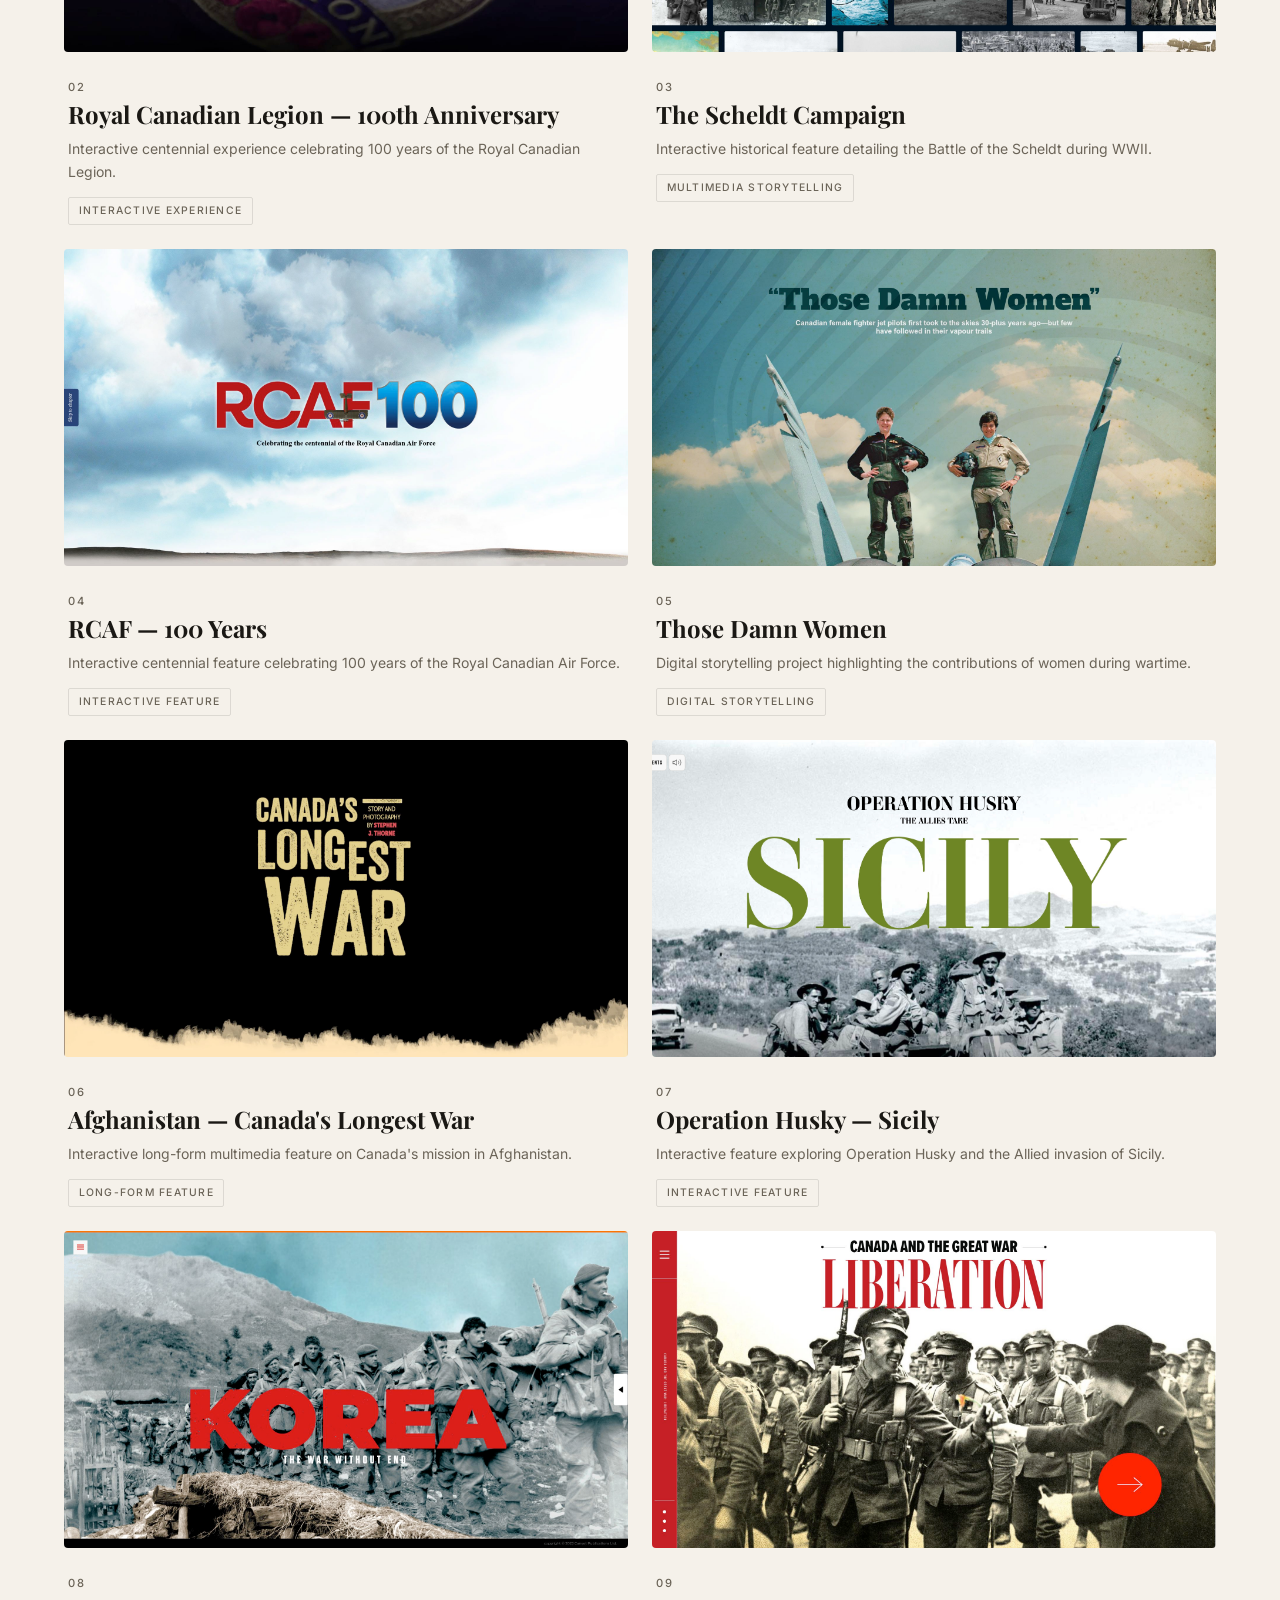
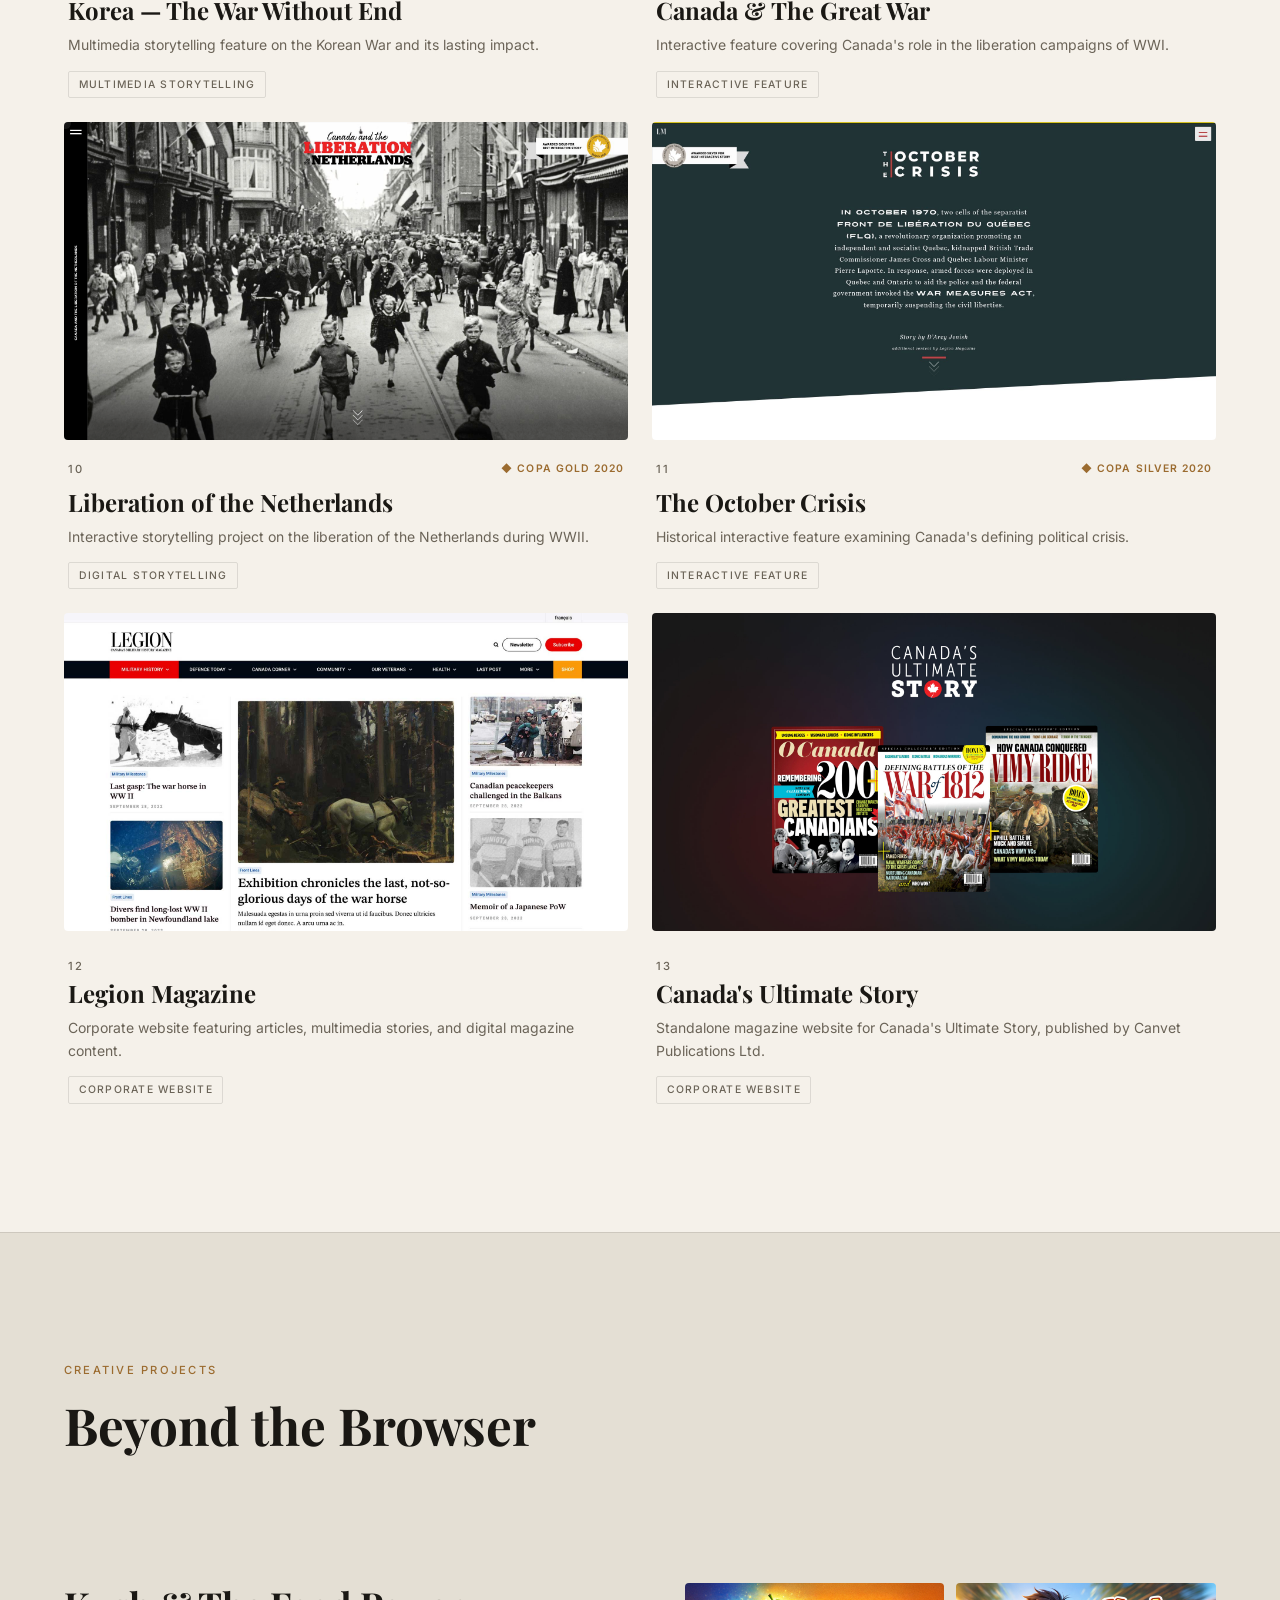
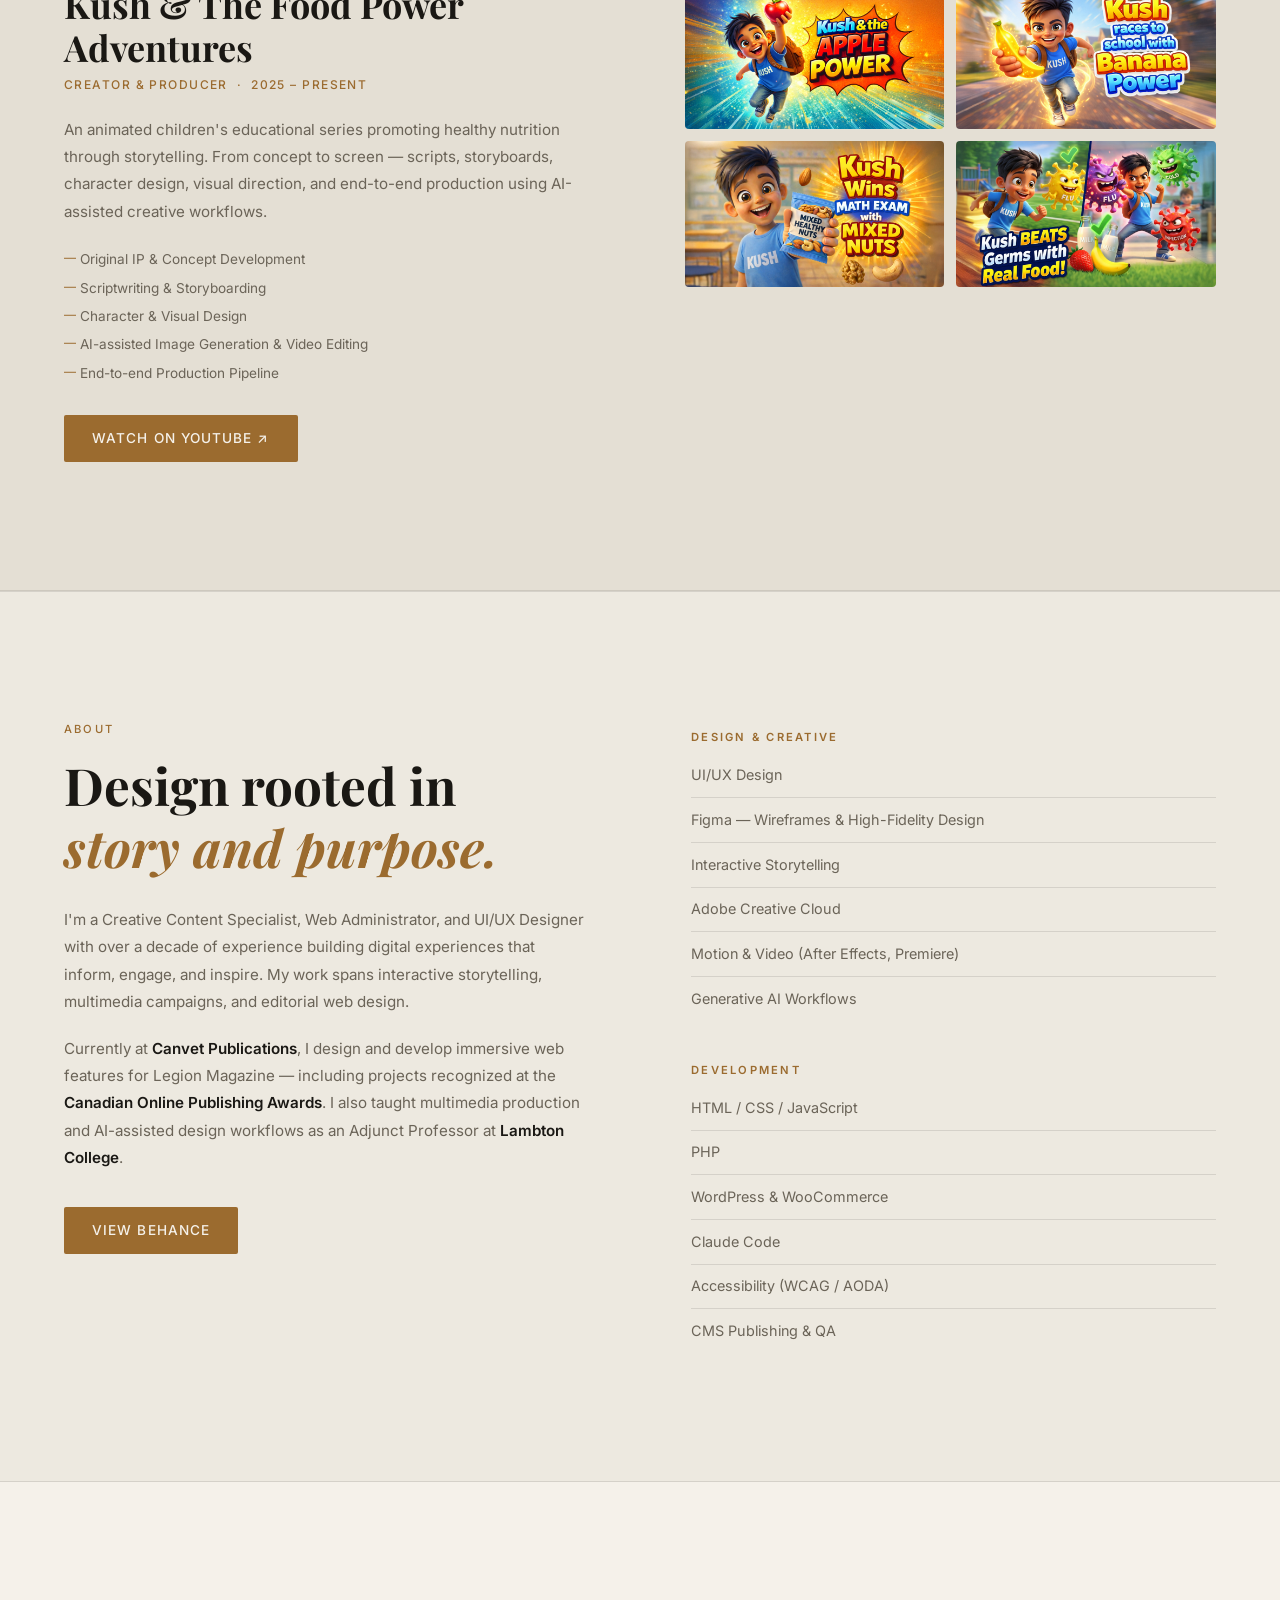
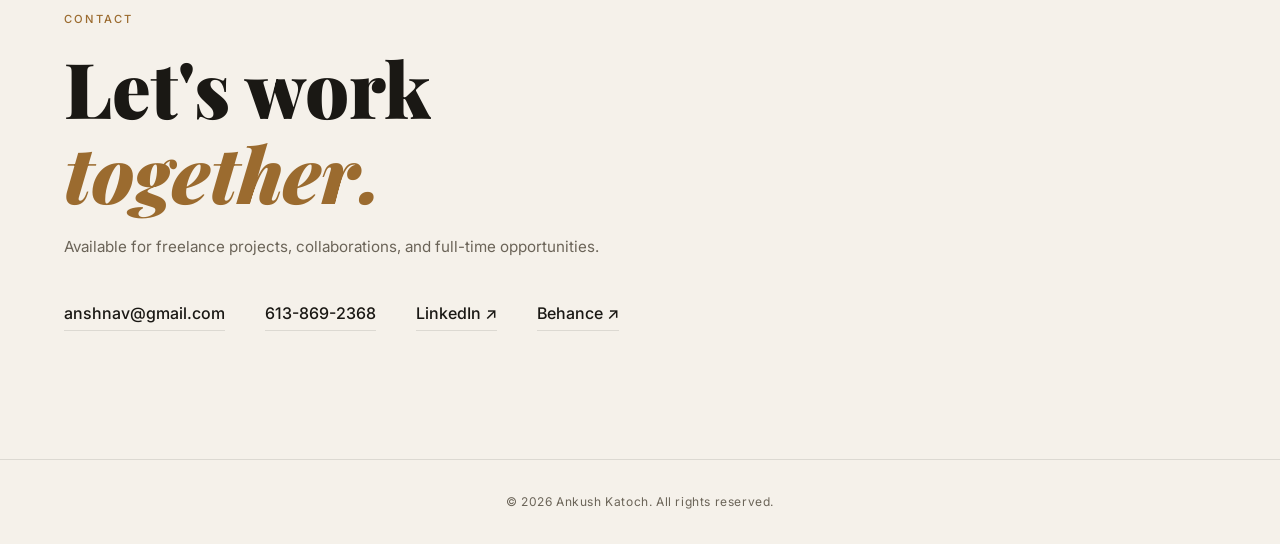
==== commit 871a78c2: "Add portfolio case studies and galleries" ====
--- a/index.html
+++ b/index.html
@@ -65,10 +65,47 @@
   <div class="award-banner reveal">
     <div class="award-banner__inner">
       <span class="award-banner__icon">&#9670;</span>
-      <p>Silver — Best Website &nbsp;|&nbsp; Canadian Online Publishing Awards &nbsp;|&nbsp; Invictus Games 2025</p>
+      <p>Featured UX Case Study &nbsp;|&nbsp; Memorial Archive Search Redesign &nbsp;|&nbsp; Last Post</p>
       <span class="award-banner__icon">&#9670;</span>
     </div>
   </div>
+
+  <!-- FEATURED CASE STUDY -->
+  <section class="featured-case" aria-labelledby="featuredCaseTitle">
+    <div class="featured-case__inner">
+      <div class="featured-case__media reveal">
+        <img src="images/Search-personal.jpeg" alt="Last Post redesigned personal details search form" />
+      </div>
+      <div class="featured-case__content reveal">
+        <span class="section-label">Featured Case Study</span>
+        <p class="featured-case__award">Legion Magazine · Memorial Archive UX &amp; Frontend Modernization</p>
+        <h2 id="featuredCaseTitle">Last Post Search Experience Redesign</h2>
+        <p>
+          A redesign of the Last Post memorial archive search experience, from initial query to
+          record detail, focused on clarity, scanability, respectful tone, and frontend
+          modernization inside a legacy WordPress/PHP environment.
+        </p>
+        <dl class="featured-case__facts" aria-label="Featured case study facts">
+          <div>
+            <dt>Role</dt>
+            <dd>UI/UX Designer &amp; Frontend Developer</dd>
+          </div>
+          <div>
+            <dt>Client</dt>
+            <dd>Legion Magazine</dd>
+          </div>
+          <div>
+            <dt>Year</dt>
+            <dd>2025</dd>
+          </div>
+        </dl>
+        <div class="featured-case__actions">
+          <a href="project.html#last-post-search-redesign" class="btn btn--primary">Read Case Study</a>
+          <a href="https://legionmagazine.com/last-post/" target="_blank" rel="noopener" class="featured-case__link">Visit Live Archive &#8599;</a>
+        </div>
+      </div>
+    </div>
+  </section>
 
   <!-- WORK -->
   <section class="work" id="work">
@@ -420,6 +457,7 @@
       <div class="contact__links">
         <a href="mailto:anshnav@gmail.com" class="contact__link">anshnav@gmail.com</a>
         <a href="tel:6138692368" class="contact__link">613-869-2368</a>
+        <a href="https://www.linkedin.com/in/ankush-katoch-designer" target="_blank" rel="noopener" class="contact__link">LinkedIn &#8599;</a>
         <a href="https://behance.net/anshnav" target="_blank" rel="noopener" class="contact__link">Behance &#8599;</a>
       </div>
     </div>
--- a/css/style.css
+++ b/css/style.css
@@ -356,6 +356,124 @@
   opacity: 0.6;
 }
 
+/* =============================================
+   FEATURED CASE STUDY
+   ============================================= */
+.featured-case {
+  padding: var(--section-pad) 0;
+  background:
+    linear-gradient(135deg, rgba(237, 233, 224, 0.95), rgba(245, 241, 234, 0.72));
+}
+
+.featured-case__inner {
+  max-width: var(--max-w);
+  margin: 0 auto;
+  padding: 0 clamp(1.5rem, 5vw, 4rem);
+  display: grid;
+  grid-template-columns: minmax(0, 1.15fr) minmax(320px, 0.85fr);
+  gap: clamp(2.5rem, 6vw, 6rem);
+  align-items: center;
+}
+
+.featured-case__media {
+  position: relative;
+  overflow: hidden;
+  aspect-ratio: 16 / 10;
+  background: var(--bg-2);
+  box-shadow: 0 28px 70px rgba(26, 24, 20, 0.12);
+}
+
+.featured-case__media img {
+  width: 100%;
+  height: 100%;
+  object-fit: cover;
+  filter: saturate(0.92) contrast(1.02);
+  transition: transform 0.55s ease, filter 0.55s ease;
+}
+
+.featured-case__media:hover img {
+  transform: scale(1.035);
+  filter: saturate(1) contrast(1.05);
+}
+
+.featured-case__content {
+  max-width: 520px;
+}
+
+.featured-case__award {
+  margin-bottom: 0.85rem;
+  font-size: 0.72rem;
+  font-weight: 600;
+  letter-spacing: 0.14em;
+  text-transform: uppercase;
+  color: var(--accent);
+}
+
+.featured-case h2 {
+  margin-bottom: 1.25rem;
+  font-family: var(--font-serif);
+  font-size: clamp(2.3rem, 5vw, 4.75rem);
+  font-weight: 900;
+  line-height: 1;
+  color: var(--text);
+}
+
+.featured-case__content > p:not(.featured-case__award) {
+  color: var(--text-dim);
+  font-size: 0.98rem;
+  line-height: 1.85;
+}
+
+.featured-case__facts {
+  display: grid;
+  grid-template-columns: repeat(3, minmax(0, 1fr));
+  gap: 1.25rem;
+  margin: 2rem 0 0;
+}
+
+.featured-case__facts div {
+  background: rgba(245, 241, 234, 0.72);
+  padding: 1rem;
+}
+
+.featured-case__facts dt {
+  margin-bottom: 0.35rem;
+  font-size: 0.62rem;
+  font-weight: 600;
+  letter-spacing: 0.16em;
+  text-transform: uppercase;
+  color: var(--accent);
+}
+
+.featured-case__facts dd {
+  margin: 0;
+  color: var(--text);
+  font-size: 0.85rem;
+  line-height: 1.45;
+}
+
+.featured-case__actions {
+  display: flex;
+  flex-wrap: wrap;
+  align-items: center;
+  gap: 1.25rem;
+  margin-top: 2.25rem;
+}
+
+.featured-case__link {
+  color: var(--text);
+  font-size: 0.85rem;
+  font-weight: 600;
+  letter-spacing: 0.08em;
+  text-transform: uppercase;
+  border-bottom: 1px solid var(--accent);
+  padding-bottom: 0.15rem;
+}
+
+.featured-case__link:hover {
+  color: var(--accent);
+}
+
 
 /* =============================================
    WORK / PROJECTS
@@ -816,6 +934,14 @@
    RESPONSIVE
    ============================================= */
 @media (max-width: 900px) {
+  .featured-case__inner {
+    grid-template-columns: 1fr;
+  }
+
+  .featured-case__content {
+    max-width: 680px;
+  }
+
   .project:not(.project--featured) {
     grid-column: span 12;
   }
@@ -891,6 +1017,10 @@
     gap: 0.5rem;
     text-align: center;
   }
+
+  .featured-case__facts {
+    grid-template-columns: 1fr;
+  }
 }
 
 @media (max-width: 480px) {
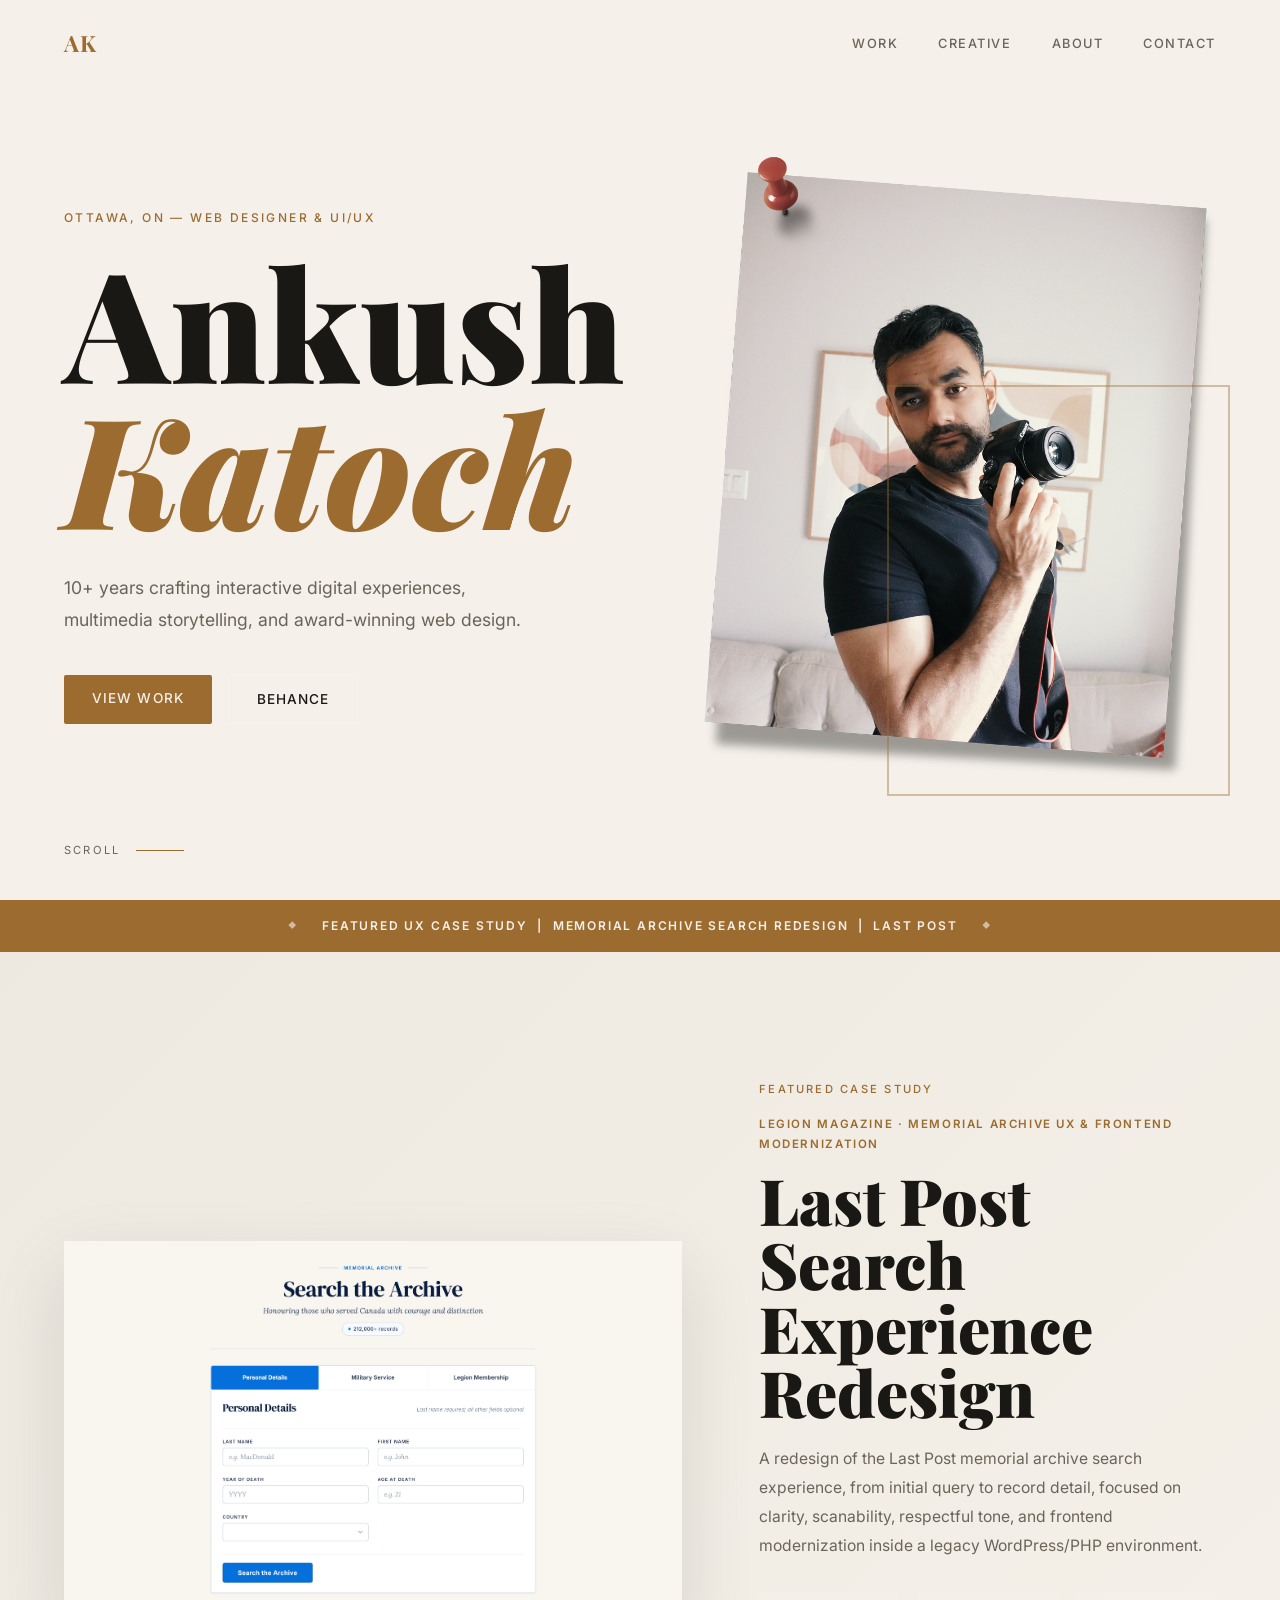
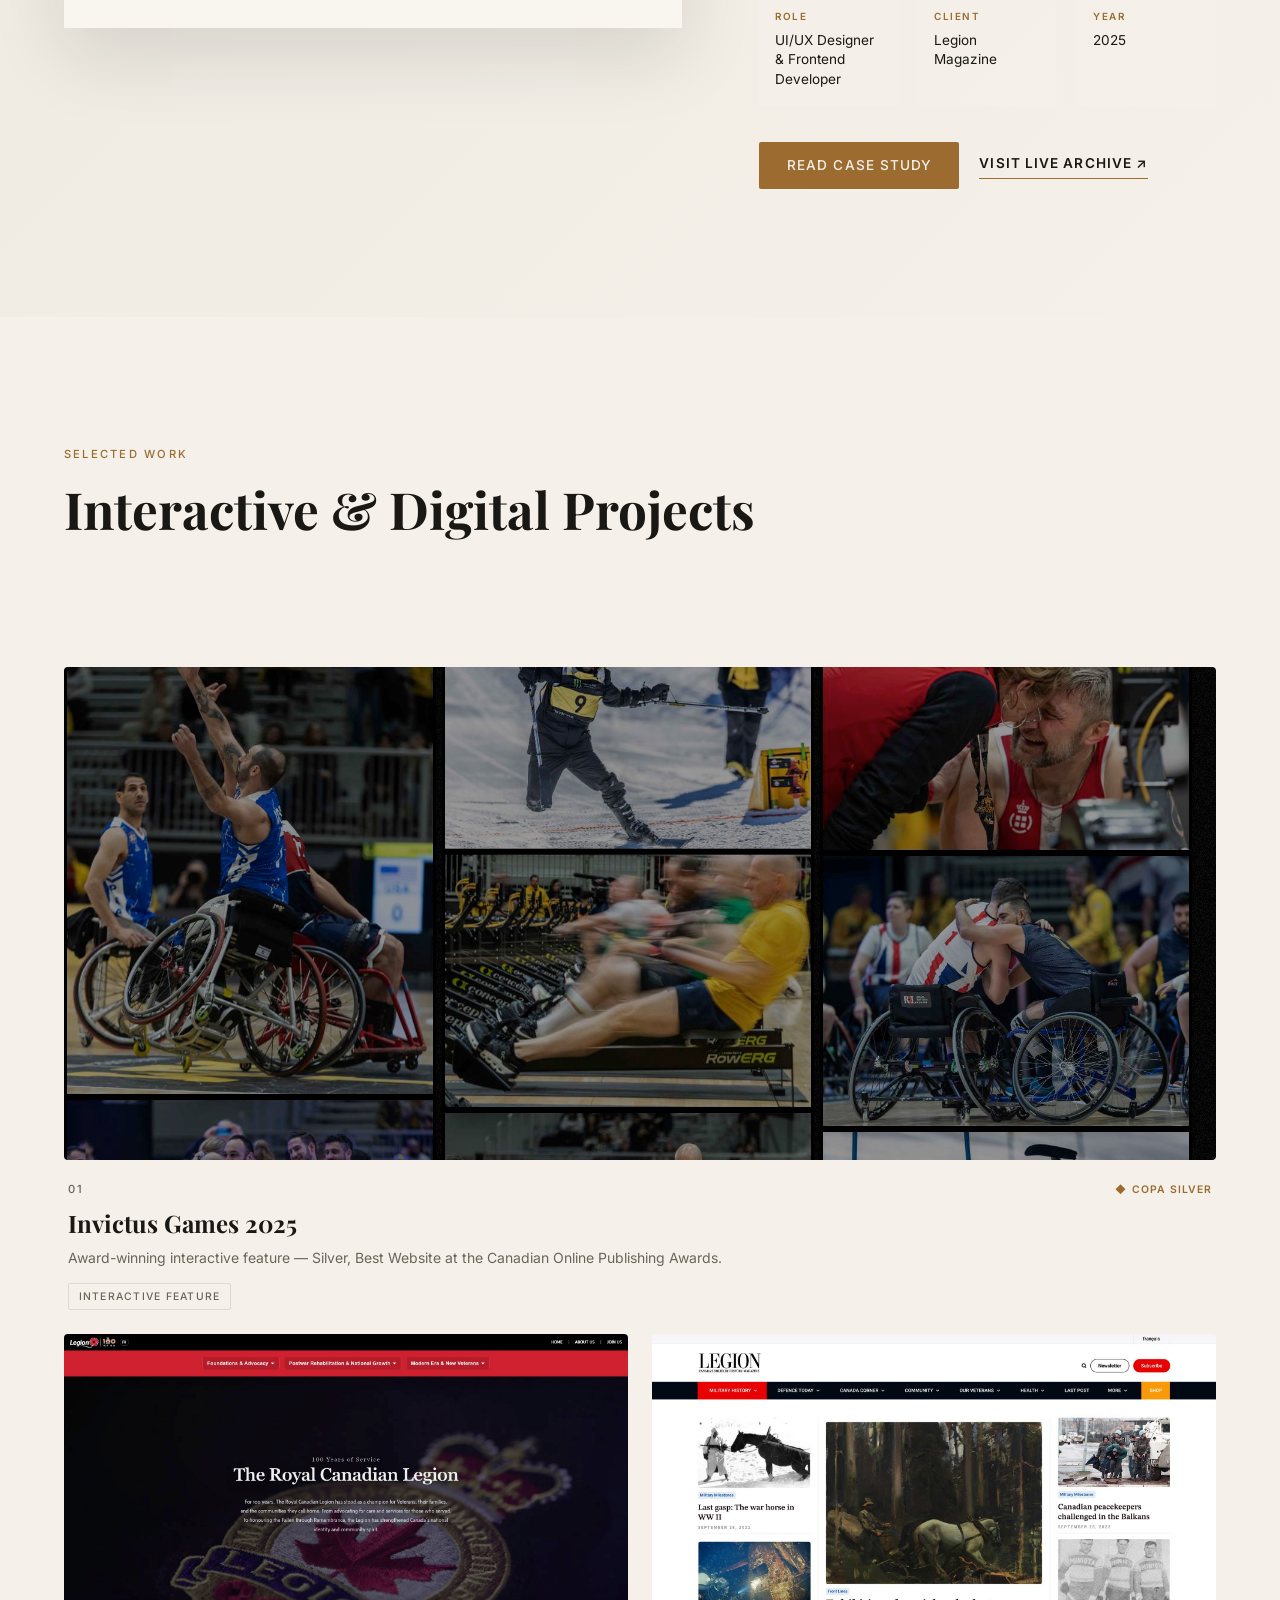
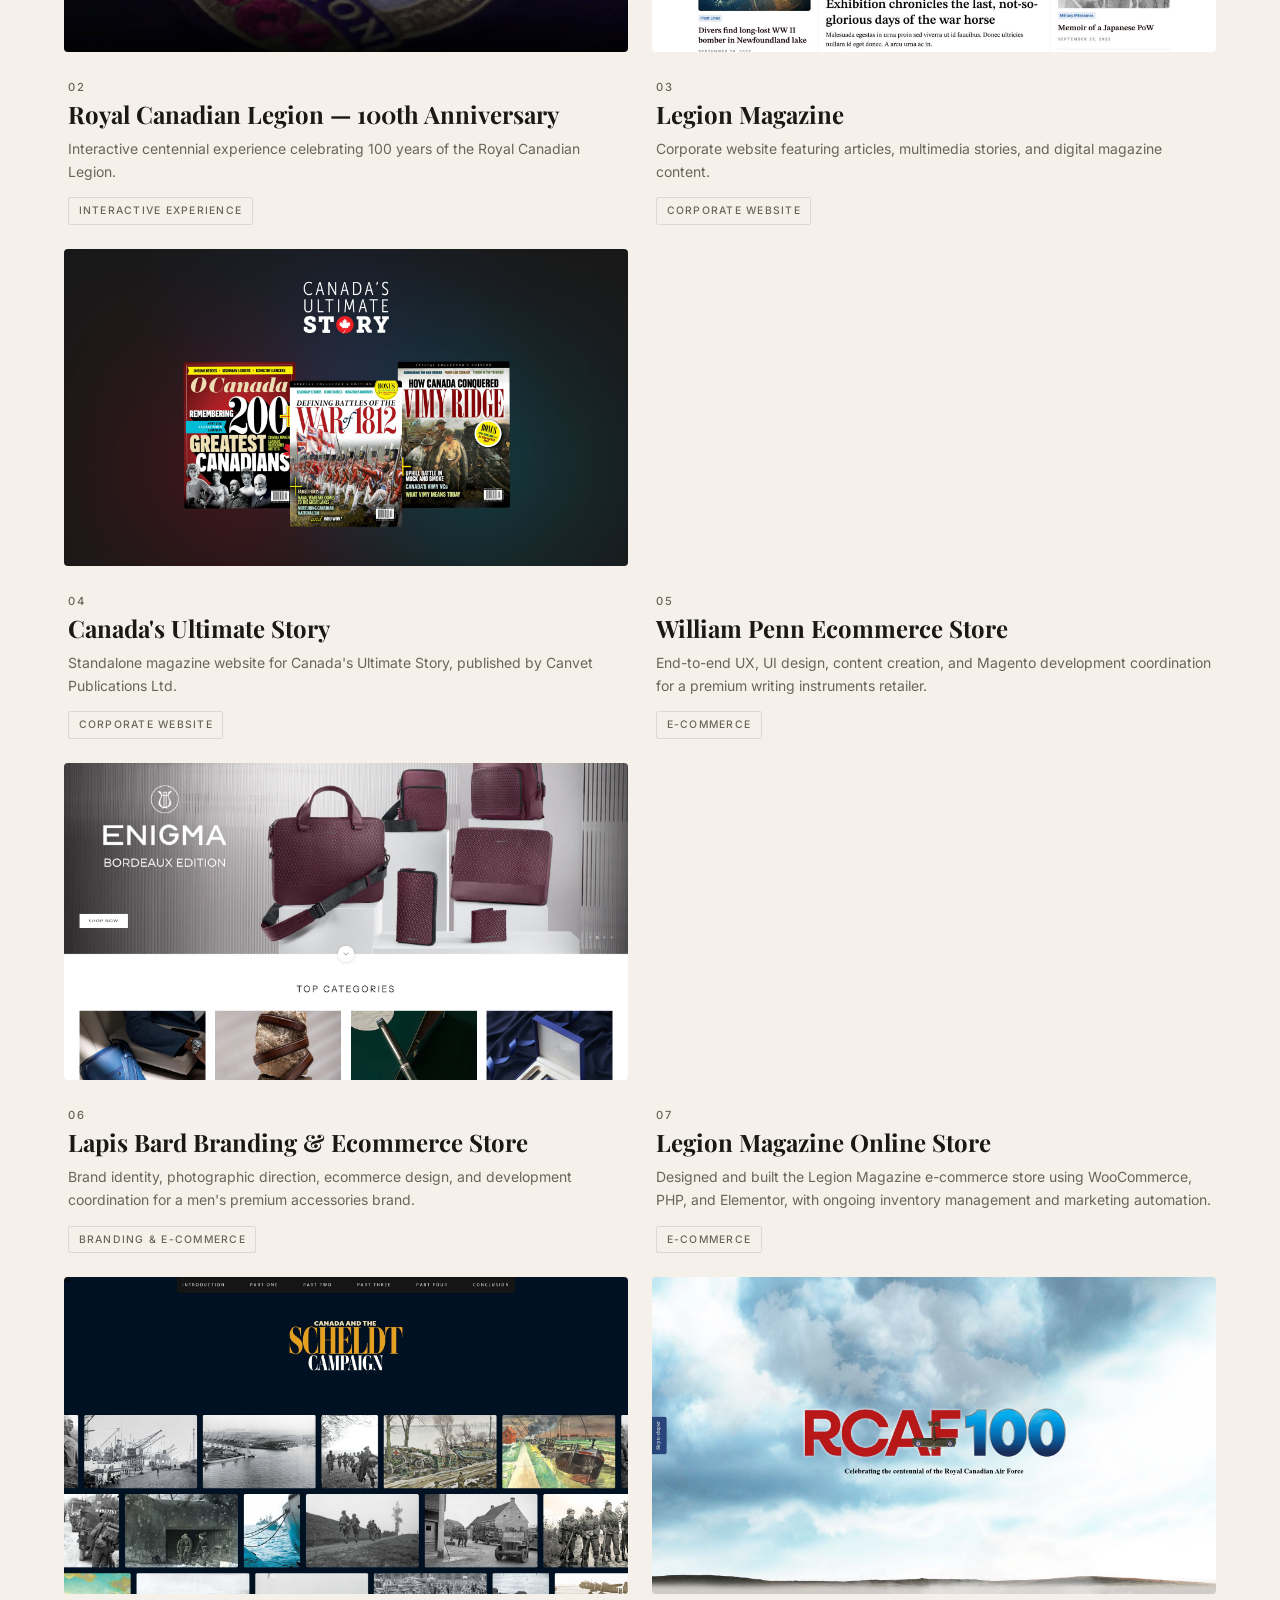
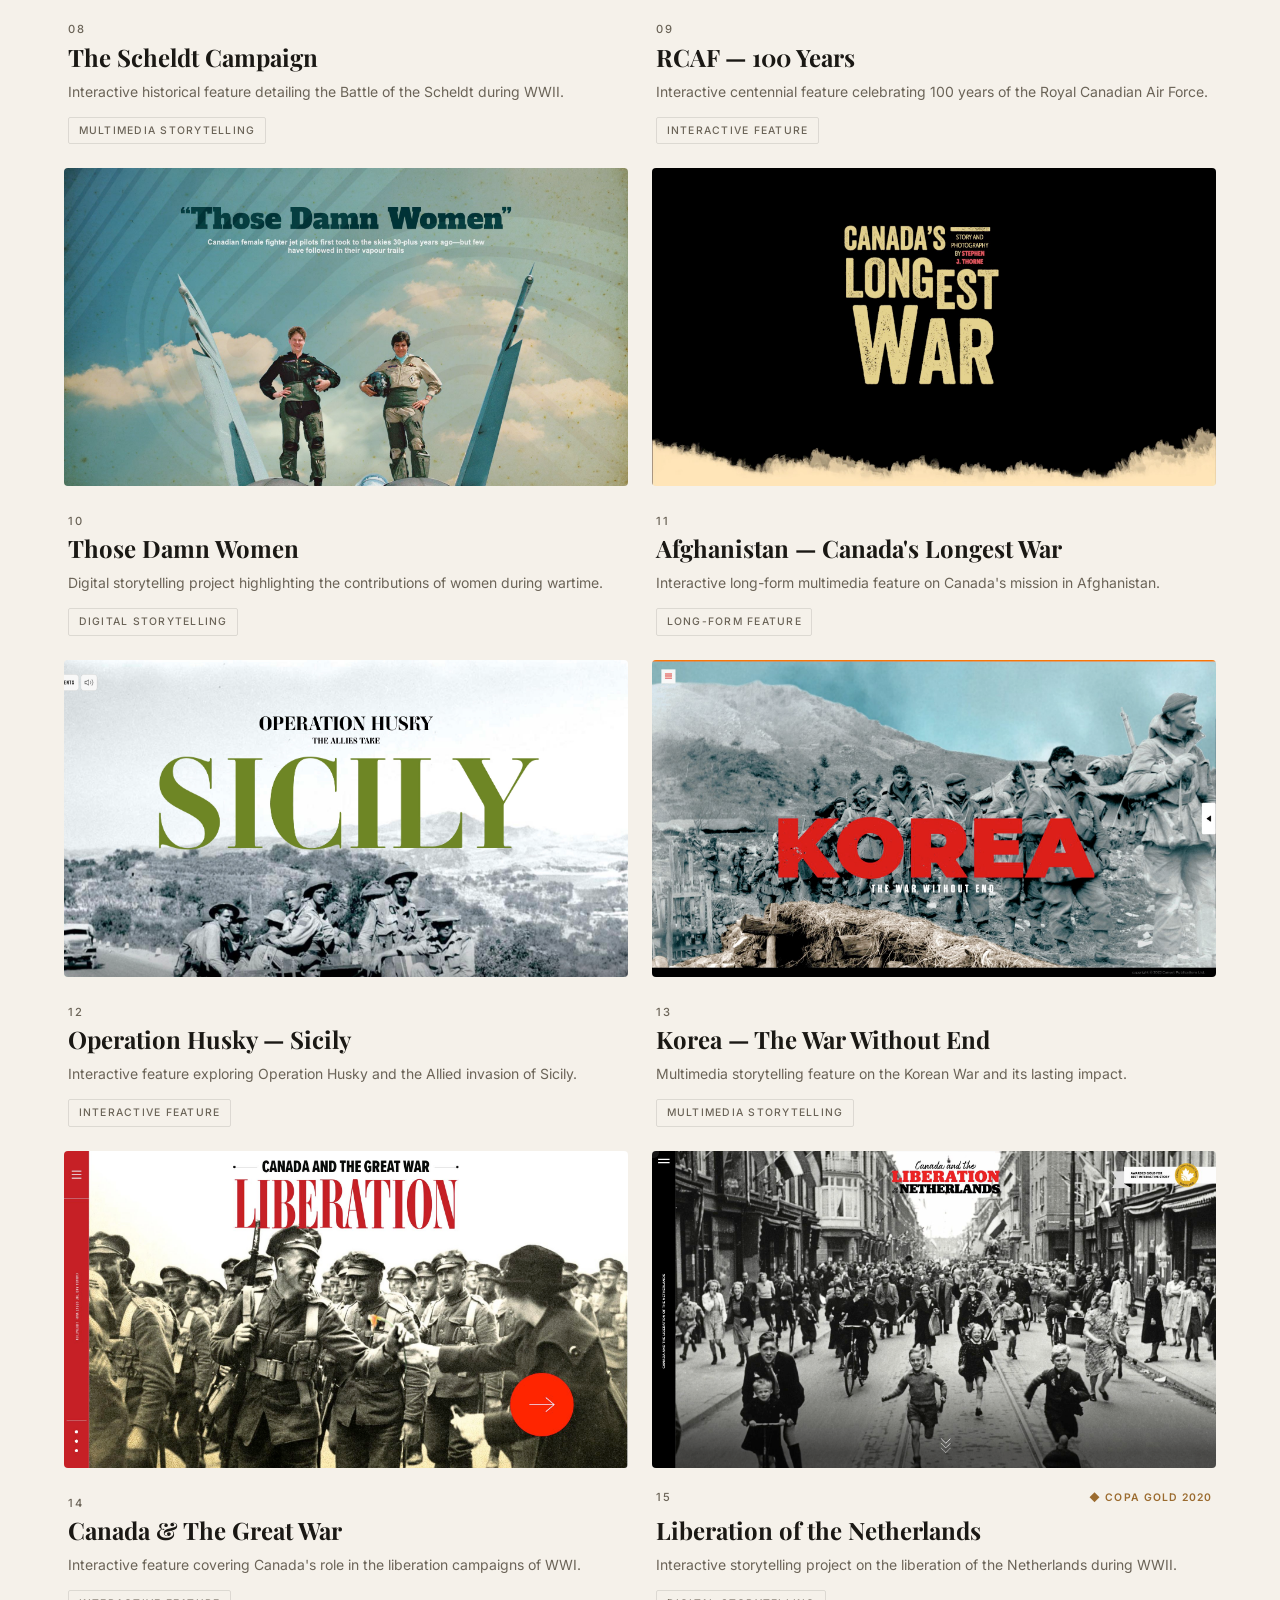
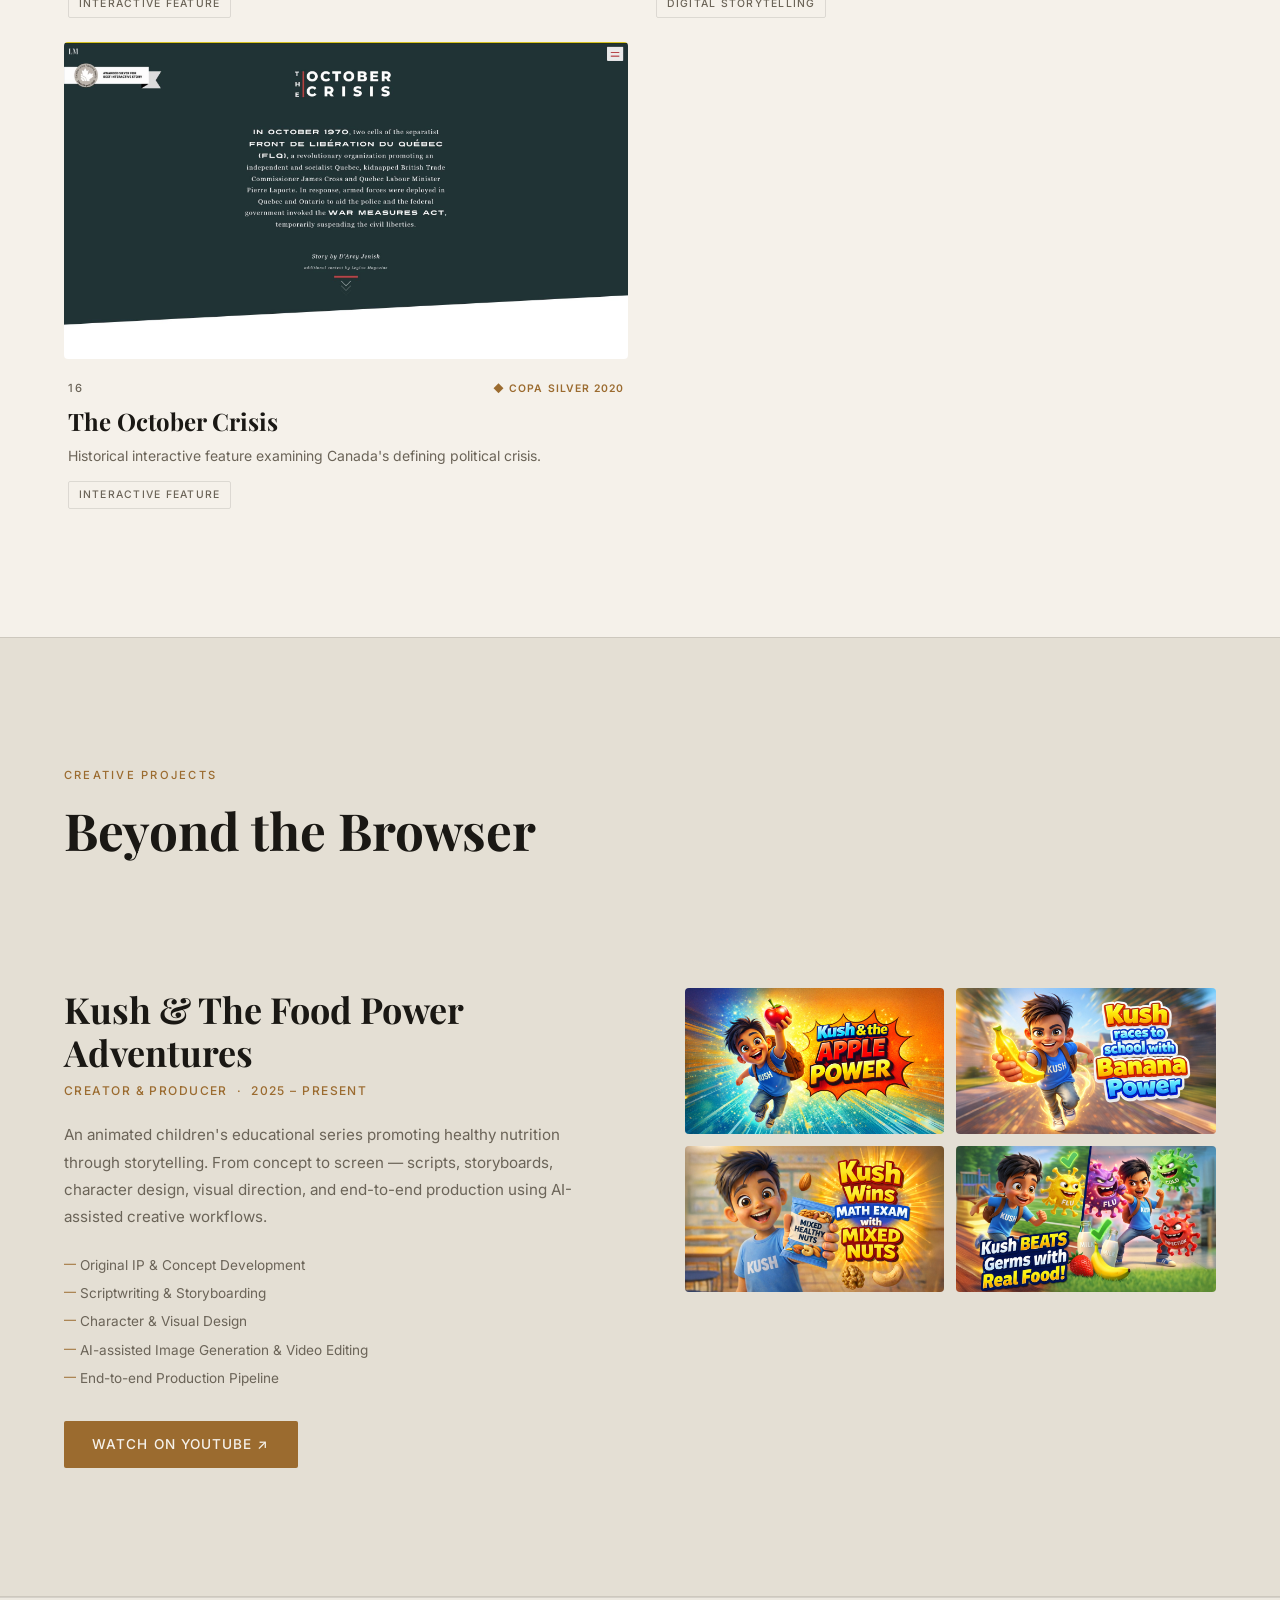
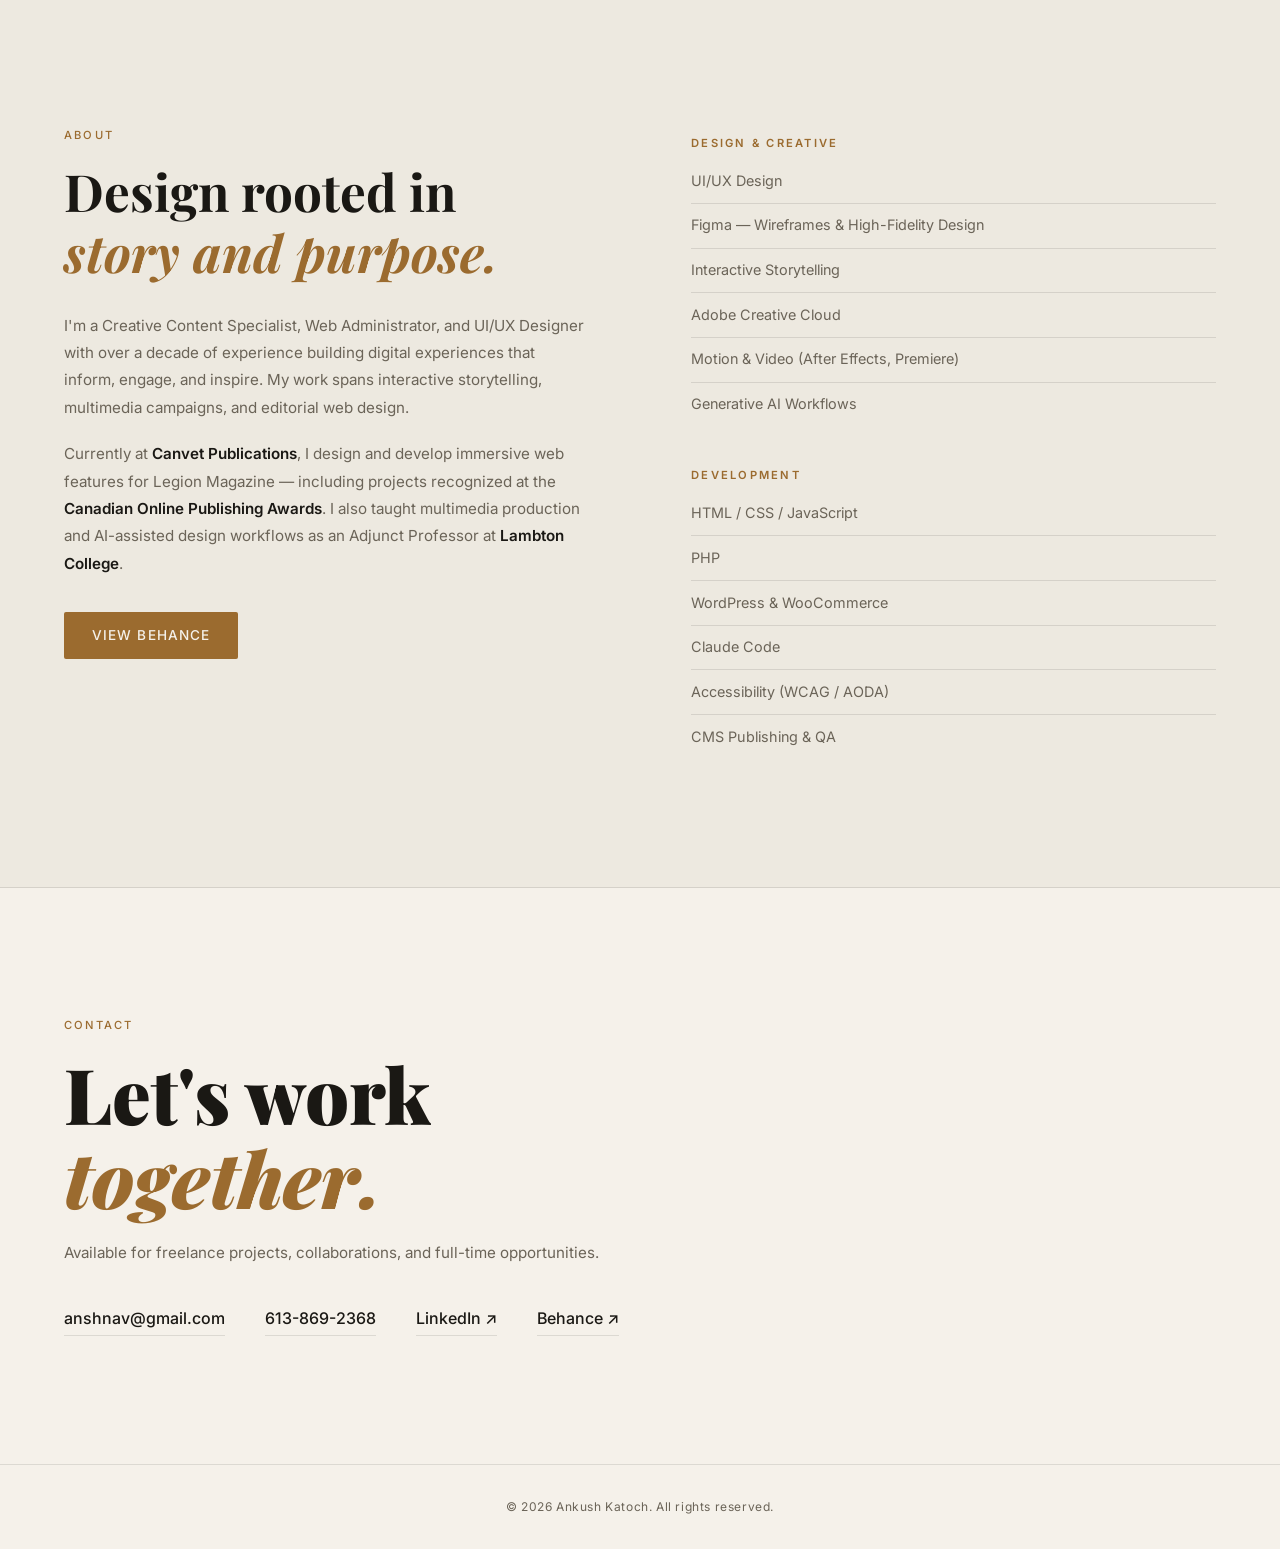
==== commit 87756a9b: "Add new projects and reorder portfolio grid" ====
--- a/index.html
+++ b/index.html
@@ -157,6 +157,96 @@
 
       <!-- Project 3 -->
       <article class="project reveal" data-index="03">
+        <a href="project.html#legion-magazine" class="project__link">
+          <div class="project__media">
+            <img src="images/LM.jpg" alt="Legion Magazine" class="project__image" />
+            <div class="project__overlay">
+              <span class="project__visit">View Case Study &#8599;</span>
+            </div>
+          </div>
+          <div class="project__info">
+            <span class="project__num">03</span>
+            <h3 class="project__title">Legion Magazine</h3>
+            <p class="project__desc">Corporate website featuring articles, multimedia stories, and digital magazine content.</p>
+            <span class="project__tag">Corporate Website</span>
+          </div>
+        </a>
+      </article>
+
+      <!-- Project 4 -->
+      <article class="project reveal" data-index="04">
+        <a href="project.html#canadas-ultimate-story" class="project__link">
+          <div class="project__media">
+            <img src="images/CUS.jpg" alt="Canada's Ultimate Story" class="project__image" />
+            <div class="project__overlay">
+              <span class="project__visit">View Case Study &#8599;</span>
+            </div>
+          </div>
+          <div class="project__info">
+            <span class="project__num">04</span>
+            <h3 class="project__title">Canada's Ultimate Story</h3>
+            <p class="project__desc">Standalone magazine website for Canada's Ultimate Story, published by Canvet Publications Ltd.</p>
+            <span class="project__tag">Corporate Website</span>
+          </div>
+        </a>
+      </article>
+
+      <!-- Project 5 -->
+      <article class="project reveal" data-index="05">
+        <a href="project.html#william-penn-ecommerce-store" class="project__link">
+          <div class="project__media">
+            <video class="project__video" src="images/williampenn.mp4" muted loop playsinline></video>
+            <div class="project__overlay">
+              <span class="project__visit">View Case Study &#8599;</span>
+            </div>
+          </div>
+          <div class="project__info">
+            <span class="project__num">05</span>
+            <h3 class="project__title">William Penn Ecommerce Store</h3>
+            <p class="project__desc">End-to-end UX, UI design, content creation, and Magento development coordination for a premium writing instruments retailer.</p>
+            <span class="project__tag">E-Commerce</span>
+          </div>
+        </a>
+      </article>
+
+      <!-- Project 6 -->
+      <article class="project reveal" data-index="06">
+        <a href="project.html#lapis-bard-branding-ecommerce" class="project__link">
+          <div class="project__media">
+            <img src="images/lapisbard.jpeg" alt="Lapis Bard Branding & Ecommerce Store" class="project__image" />
+            <div class="project__overlay">
+              <span class="project__visit">View Case Study &#8599;</span>
+            </div>
+          </div>
+          <div class="project__info">
+            <span class="project__num">06</span>
+            <h3 class="project__title">Lapis Bard Branding &amp; Ecommerce Store</h3>
+            <p class="project__desc">Brand identity, photographic direction, ecommerce design, and development coordination for a men's premium accessories brand.</p>
+            <span class="project__tag">Branding &amp; E-Commerce</span>
+          </div>
+        </a>
+      </article>
+
+      <!-- Project 7 -->
+      <article class="project reveal" data-index="07">
+        <a href="project.html#legion-magazine-online-store" class="project__link">
+          <div class="project__media">
+            <video class="project__video" src="images/shoplm.mp4" muted loop playsinline></video>
+            <div class="project__overlay">
+              <span class="project__visit">View Case Study &#8599;</span>
+            </div>
+          </div>
+          <div class="project__info">
+            <span class="project__num">07</span>
+            <h3 class="project__title">Legion Magazine Online Store</h3>
+            <p class="project__desc">Designed and built the Legion Magazine e-commerce store using WooCommerce, PHP, and Elementor, with ongoing inventory management and marketing automation.</p>
+            <span class="project__tag">E-Commerce</span>
+          </div>
+        </a>
+      </article>
+
+      <!-- Project 8 -->
+      <article class="project reveal" data-index="08">
         <a href="project.html#the-scheldt-campaign" class="project__link">
           <div class="project__media">
             <img src="images/scheldt.jpeg" alt="The Scheldt Campaign" class="project__image" />
@@ -165,7 +255,7 @@
             </div>
           </div>
           <div class="project__info">
-            <span class="project__num">03</span>
+            <span class="project__num">08</span>
             <h3 class="project__title">The Scheldt Campaign</h3>
             <p class="project__desc">Interactive historical feature detailing the Battle of the Scheldt during WWII.</p>
             <span class="project__tag">Multimedia Storytelling</span>
@@ -173,8 +263,8 @@
         </a>
       </article>
 
-      <!-- Project 4 -->
-      <article class="project reveal" data-index="04">
+      <!-- Project 9 -->
+      <article class="project reveal" data-index="09">
         <a href="project.html#rcaf-100" class="project__link">
           <div class="project__media">
             <img src="images/RCAF.jpeg" alt="RCAF — 100 Years" class="project__image" />
@@ -183,7 +273,7 @@
             </div>
           </div>
           <div class="project__info">
-            <span class="project__num">04</span>
+            <span class="project__num">09</span>
             <h3 class="project__title">RCAF — 100 Years</h3>
             <p class="project__desc">Interactive centennial feature celebrating 100 years of the Royal Canadian Air Force.</p>
             <span class="project__tag">Interactive Feature</span>
@@ -191,8 +281,8 @@
         </a>
       </article>
 
-      <!-- Project 5 -->
-      <article class="project reveal" data-index="05">
+      <!-- Project 10 -->
+      <article class="project reveal" data-index="10">
         <a href="project.html#those-damn-women" class="project__link">
           <div class="project__media">
             <img src="images/those-damn-women.jpeg" alt="Those Damn Women" class="project__image" />
@@ -201,7 +291,7 @@
             </div>
           </div>
           <div class="project__info">
-            <span class="project__num">05</span>
+            <span class="project__num">10</span>
             <h3 class="project__title">Those Damn Women</h3>
             <p class="project__desc">Digital storytelling project highlighting the contributions of women during wartime.</p>
             <span class="project__tag">Digital Storytelling</span>
@@ -209,8 +299,8 @@
         </a>
       </article>
 
-      <!-- Project 6 -->
-      <article class="project reveal" data-index="06">
+      <!-- Project 11 -->
+      <article class="project reveal" data-index="11">
         <a href="project.html#afghanistan" class="project__link">
           <div class="project__media">
             <img src="images/Afghanistan-cover.jpeg" alt="Afghanistan — Canada's Longest War" class="project__image" />
@@ -219,7 +309,7 @@
             </div>
           </div>
           <div class="project__info">
-            <span class="project__num">06</span>
+            <span class="project__num">11</span>
             <h3 class="project__title">Afghanistan — Canada's Longest War</h3>
             <p class="project__desc">Interactive long-form multimedia feature on Canada's mission in Afghanistan.</p>
             <span class="project__tag">Long-form Feature</span>
@@ -227,8 +317,8 @@
         </a>
       </article>
 
-      <!-- Project 7 -->
-      <article class="project reveal" data-index="07">
+      <!-- Project 12 -->
+      <article class="project reveal" data-index="12">
         <a href="project.html#operation-husky" class="project__link">
           <div class="project__media">
             <img src="images/sicily.jpeg" alt="Operation Husky — Sicily" class="project__image" />
@@ -237,7 +327,7 @@
             </div>
           </div>
           <div class="project__info">
-            <span class="project__num">07</span>
+            <span class="project__num">12</span>
             <h3 class="project__title">Operation Husky — Sicily</h3>
             <p class="project__desc">Interactive feature exploring Operation Husky and the Allied invasion of Sicily.</p>
             <span class="project__tag">Interactive Feature</span>
@@ -245,8 +335,8 @@
         </a>
       </article>
 
-      <!-- Project 8 -->
-      <article class="project reveal" data-index="08">
+      <!-- Project 13 -->
+      <article class="project reveal" data-index="13">
         <a href="project.html#korea-the-war-without-end" class="project__link">
           <div class="project__media">
             <img src="images/korea.jpeg" alt="Korea — The War Without End" class="project__image" />
@@ -255,7 +345,7 @@
             </div>
           </div>
           <div class="project__info">
-            <span class="project__num">08</span>
+            <span class="project__num">13</span>
             <h3 class="project__title">Korea — The War Without End</h3>
             <p class="project__desc">Multimedia storytelling feature on the Korean War and its lasting impact.</p>
             <span class="project__tag">Multimedia Storytelling</span>
@@ -263,8 +353,8 @@
         </a>
       </article>
 
-      <!-- Project 9 -->
-      <article class="project reveal" data-index="09">
+      <!-- Project 14 -->
+      <article class="project reveal" data-index="14">
         <a href="project.html#canada-and-the-great-war" class="project__link">
           <div class="project__media">
             <img src="images/Canada-the-Great-War.jpeg" alt="Canada & The Great War" class="project__image" />
@@ -273,7 +363,7 @@
             </div>
           </div>
           <div class="project__info">
-            <span class="project__num">09</span>
+            <span class="project__num">14</span>
             <h3 class="project__title">Canada &amp; The Great War</h3>
             <p class="project__desc">Interactive feature covering Canada's role in the liberation campaigns of WWI.</p>
             <span class="project__tag">Interactive Feature</span>
@@ -281,8 +371,8 @@
         </a>
       </article>
 
-      <!-- Project 10 -->
-      <article class="project reveal" data-index="10">
+      <!-- Project 15 -->
+      <article class="project reveal" data-index="15">
         <a href="project.html#liberation-of-netherlands" class="project__link">
           <div class="project__media">
             <img src="images/netherlands.jpeg" alt="Liberation of the Netherlands" class="project__image" />
@@ -292,7 +382,7 @@
           </div>
           <div class="project__info">
             <div class="project__meta">
-              <span class="project__num">10</span>
+              <span class="project__num">15</span>
               <span class="project__award">&#9670; COPA Gold 2020</span>
             </div>
             <h3 class="project__title">Liberation of the Netherlands</h3>
@@ -302,8 +392,8 @@
         </a>
       </article>
 
-      <!-- Project 11 -->
-      <article class="project reveal" data-index="11">
+      <!-- Project 16 -->
+      <article class="project reveal" data-index="16">
         <a href="project.html#the-october-crisis" class="project__link">
           <div class="project__media">
             <img src="images/october-crisis.jpeg" alt="The October Crisis" class="project__image" />
@@ -313,48 +403,12 @@
           </div>
           <div class="project__info">
             <div class="project__meta">
-              <span class="project__num">11</span>
+              <span class="project__num">16</span>
               <span class="project__award">&#9670; COPA Silver 2020</span>
             </div>
             <h3 class="project__title">The October Crisis</h3>
             <p class="project__desc">Historical interactive feature examining Canada's defining political crisis.</p>
             <span class="project__tag">Interactive Feature</span>
-          </div>
-        </a>
-      </article>
-
-      <!-- Project 12 -->
-      <article class="project reveal" data-index="12">
-        <a href="project.html#legion-magazine" class="project__link">
-          <div class="project__media">
-            <img src="images/LM.jpg" alt="Legion Magazine" class="project__image" />
-            <div class="project__overlay">
-              <span class="project__visit">View Case Study &#8599;</span>
-            </div>
-          </div>
-          <div class="project__info">
-            <span class="project__num">12</span>
-            <h3 class="project__title">Legion Magazine</h3>
-            <p class="project__desc">Corporate website featuring articles, multimedia stories, and digital magazine content.</p>
-            <span class="project__tag">Corporate Website</span>
-          </div>
-        </a>
-      </article>
-
-      <!-- Project 13 -->
-      <article class="project reveal" data-index="13">
-        <a href="project.html#canadas-ultimate-story" class="project__link">
-          <div class="project__media">
-            <img src="images/CUS.jpg" alt="Canada's Ultimate Story" class="project__image" />
-            <div class="project__overlay">
-              <span class="project__visit">View Case Study &#8599;</span>
-            </div>
-          </div>
-          <div class="project__info">
-            <span class="project__num">13</span>
-            <h3 class="project__title">Canada's Ultimate Story</h3>
-            <p class="project__desc">Standalone magazine website for Canada's Ultimate Story, published by Canvet Publications Ltd.</p>
-            <span class="project__tag">Corporate Website</span>
           </div>
         </a>
       </article>
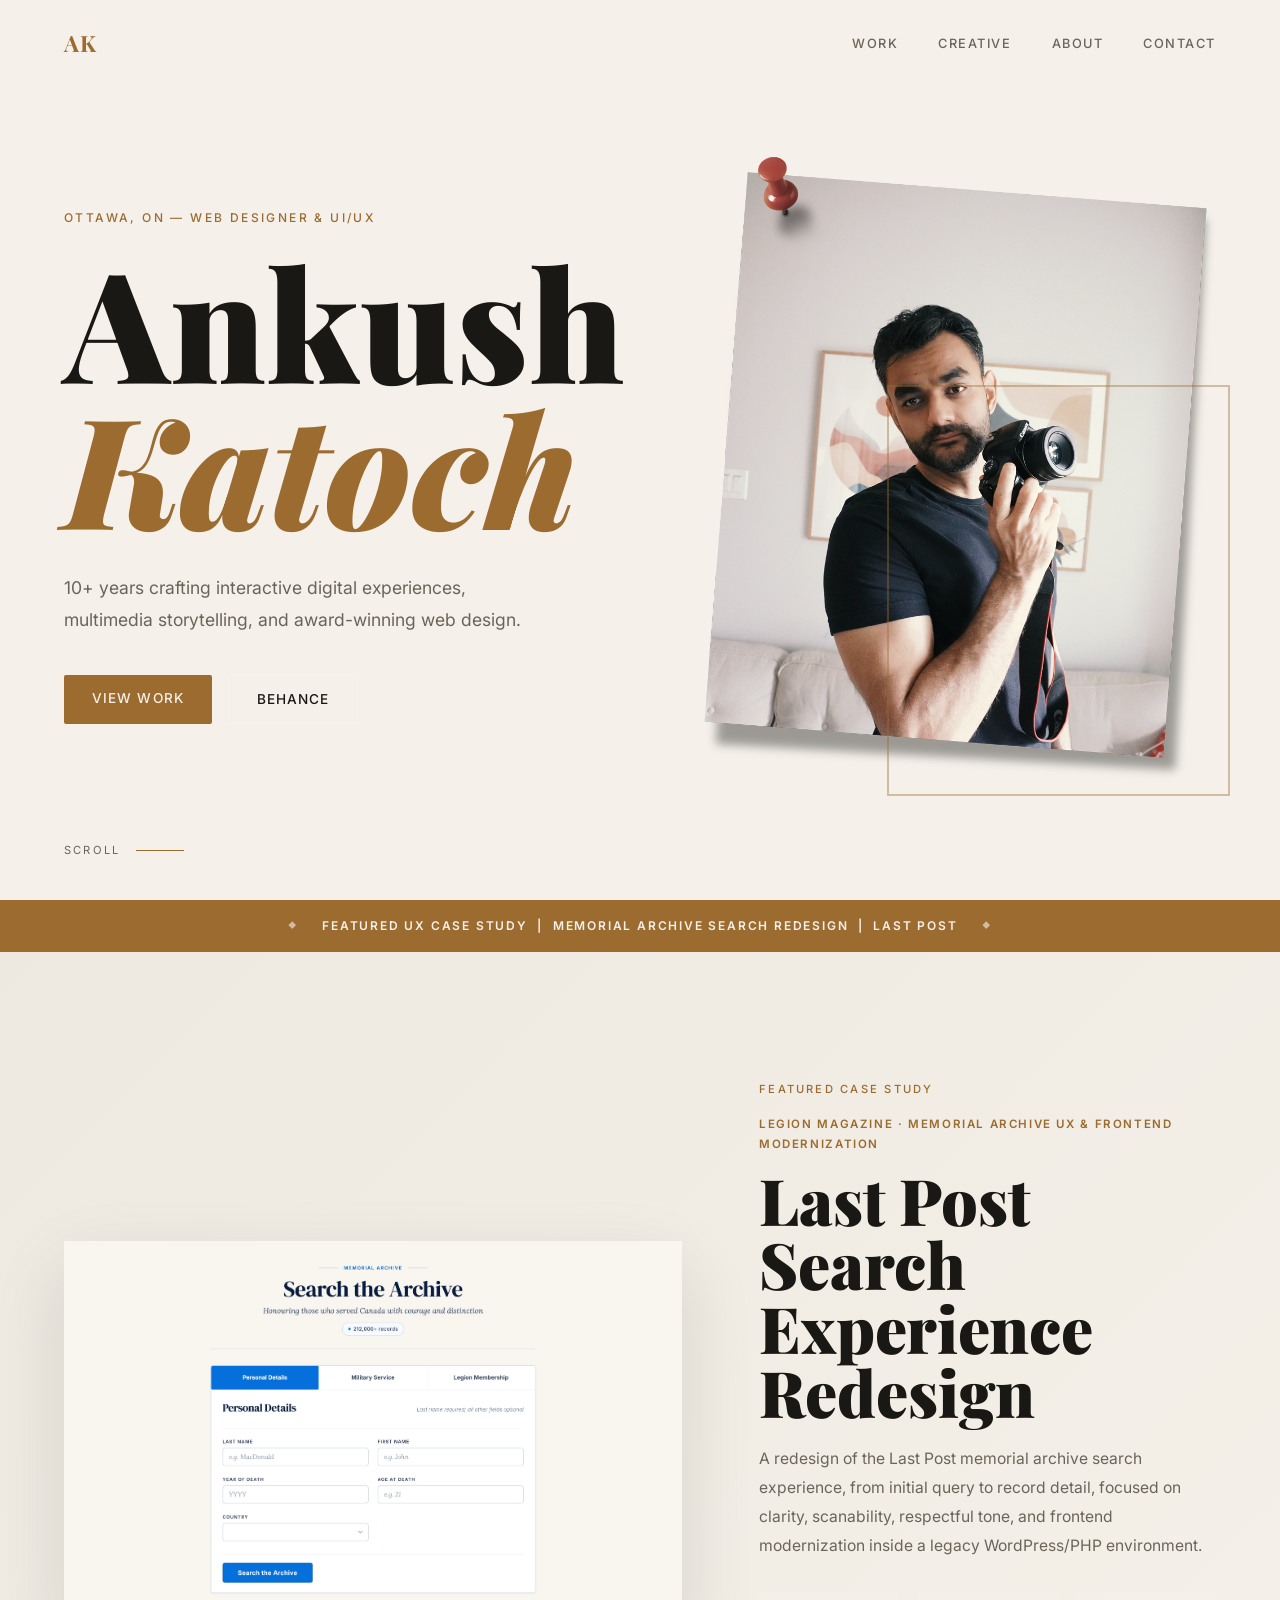
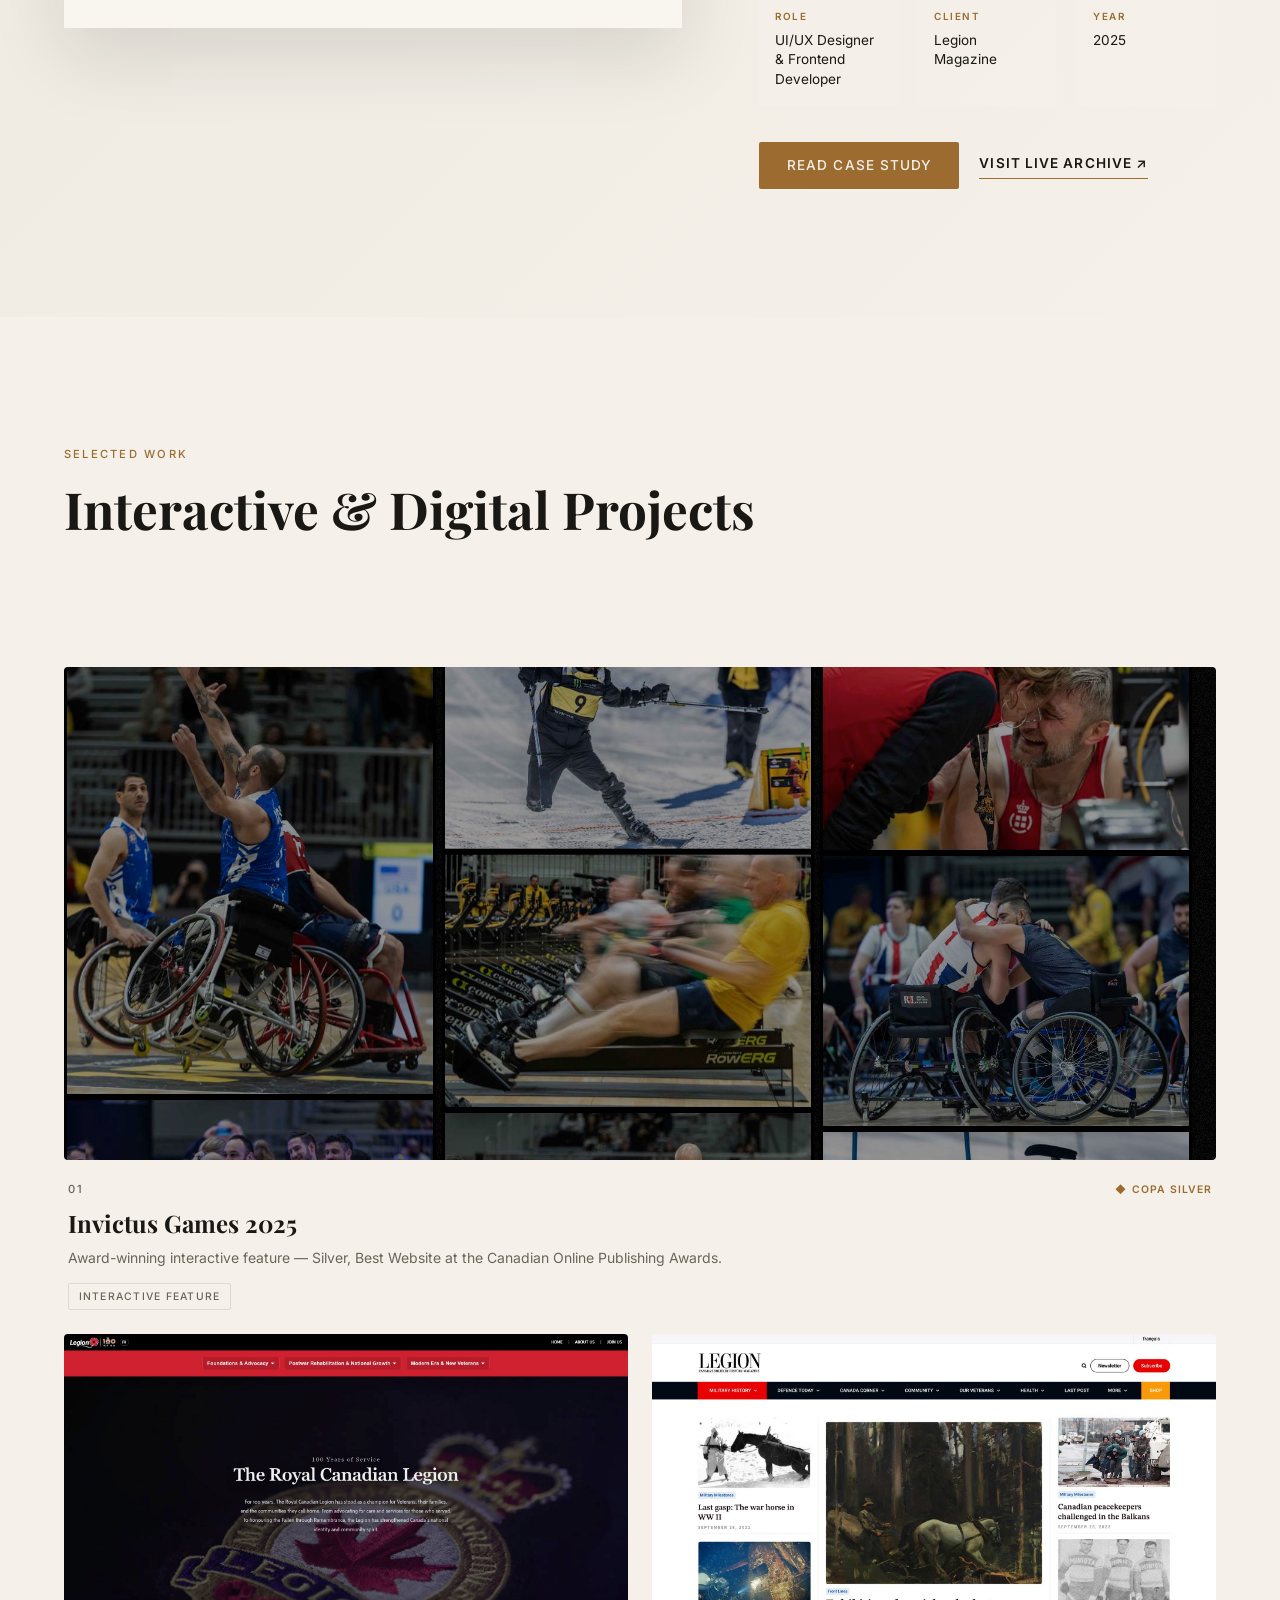
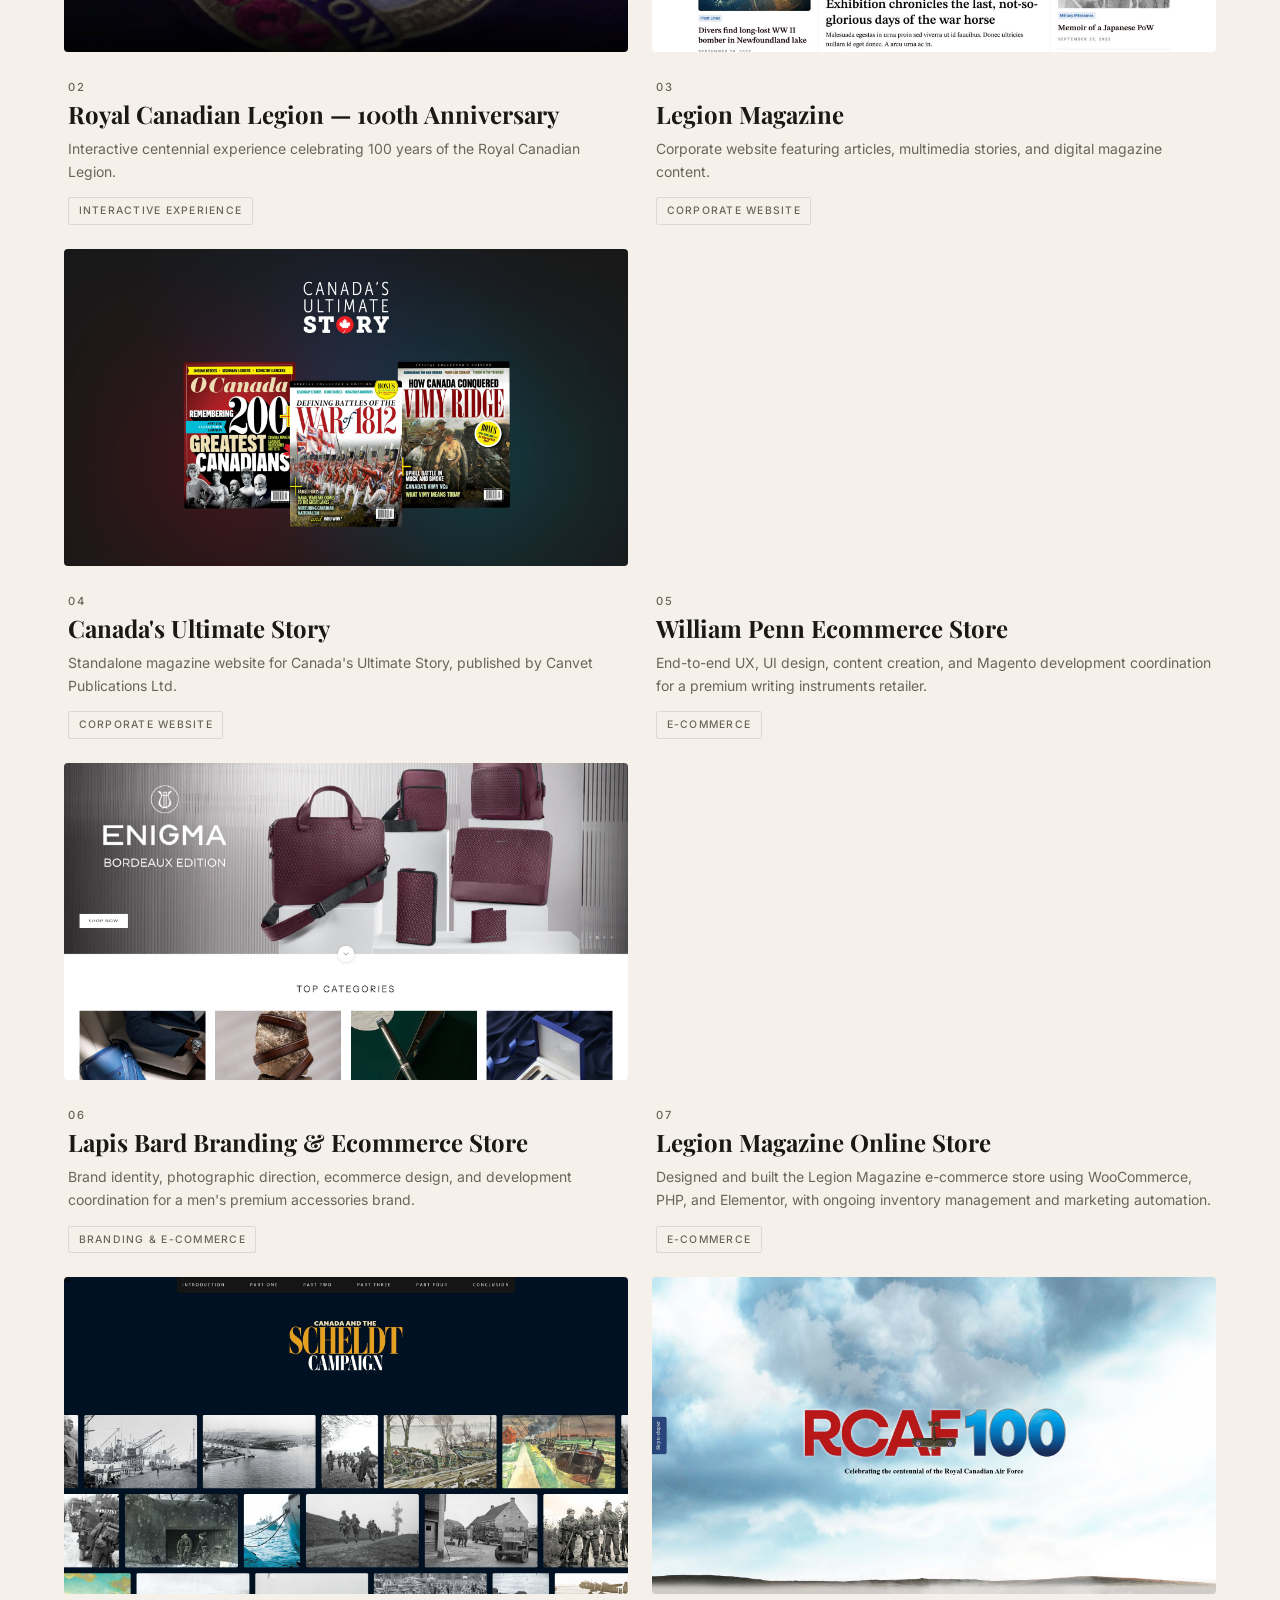
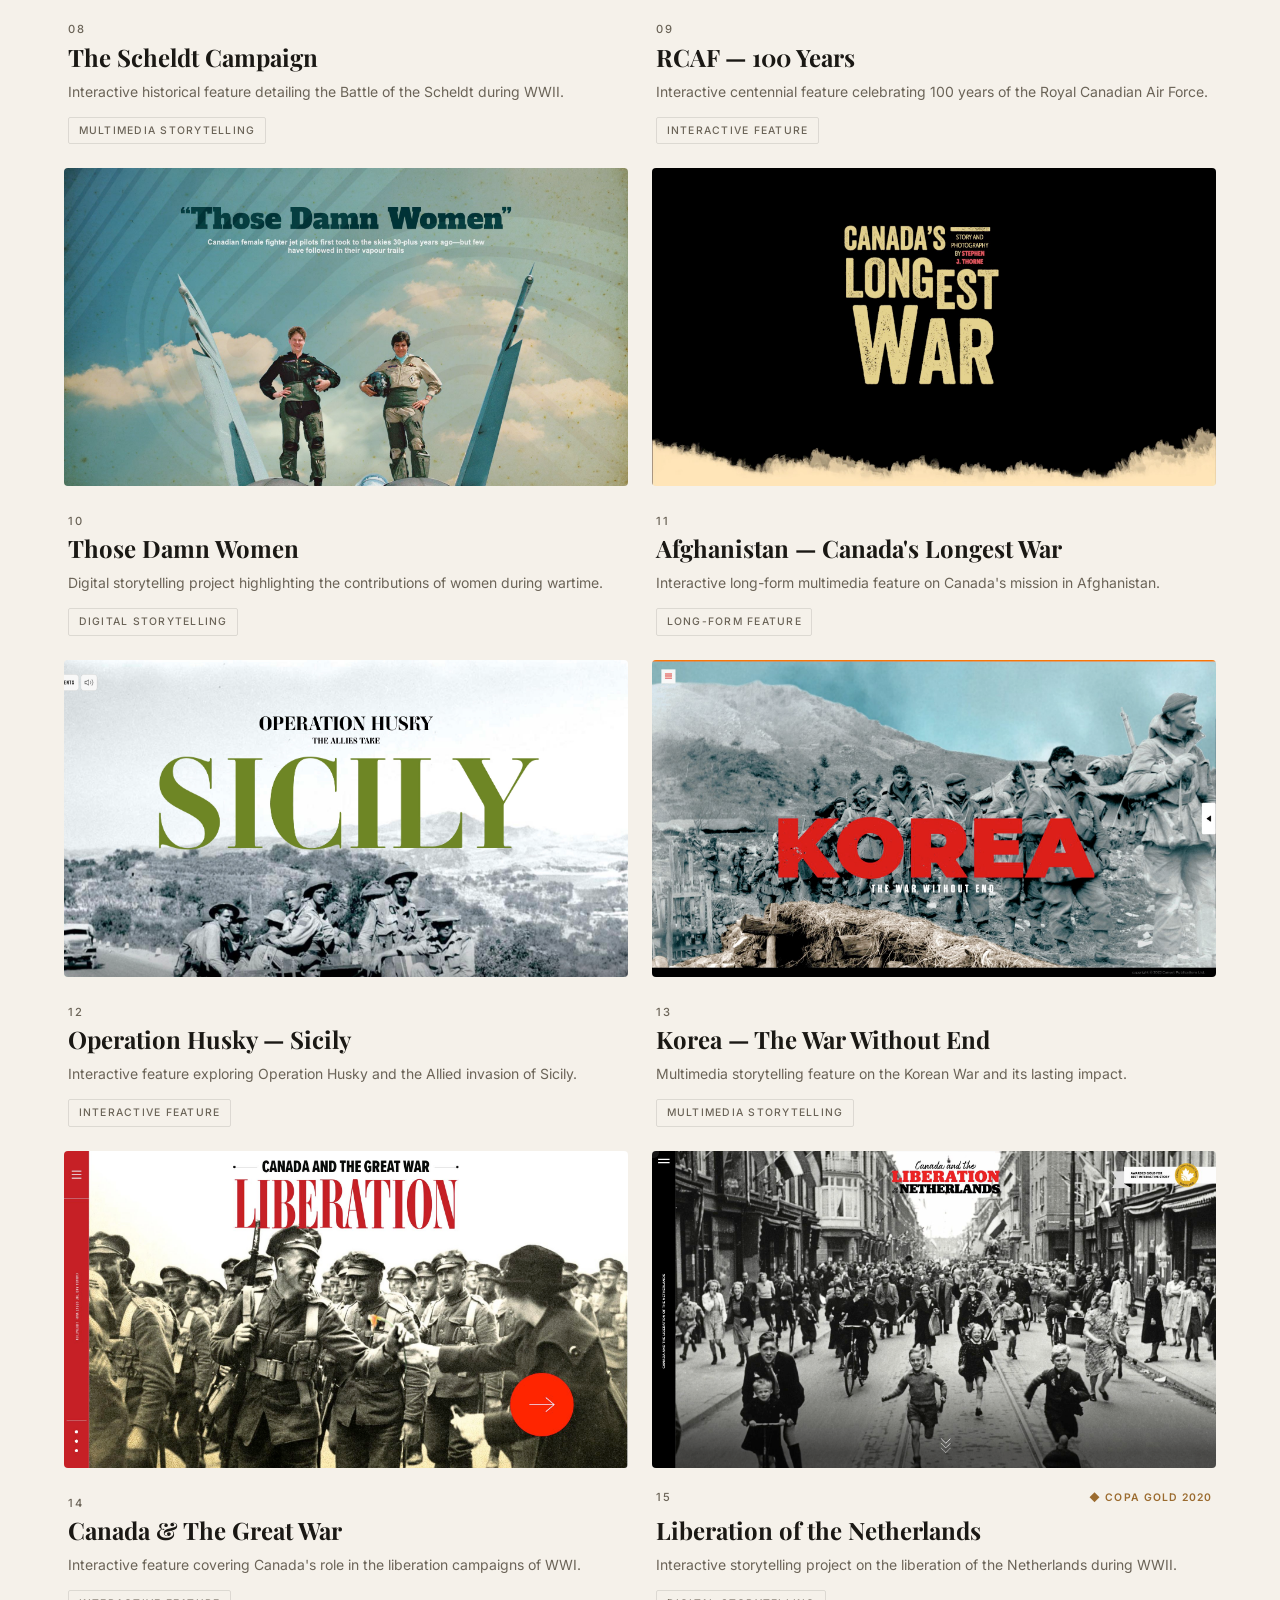
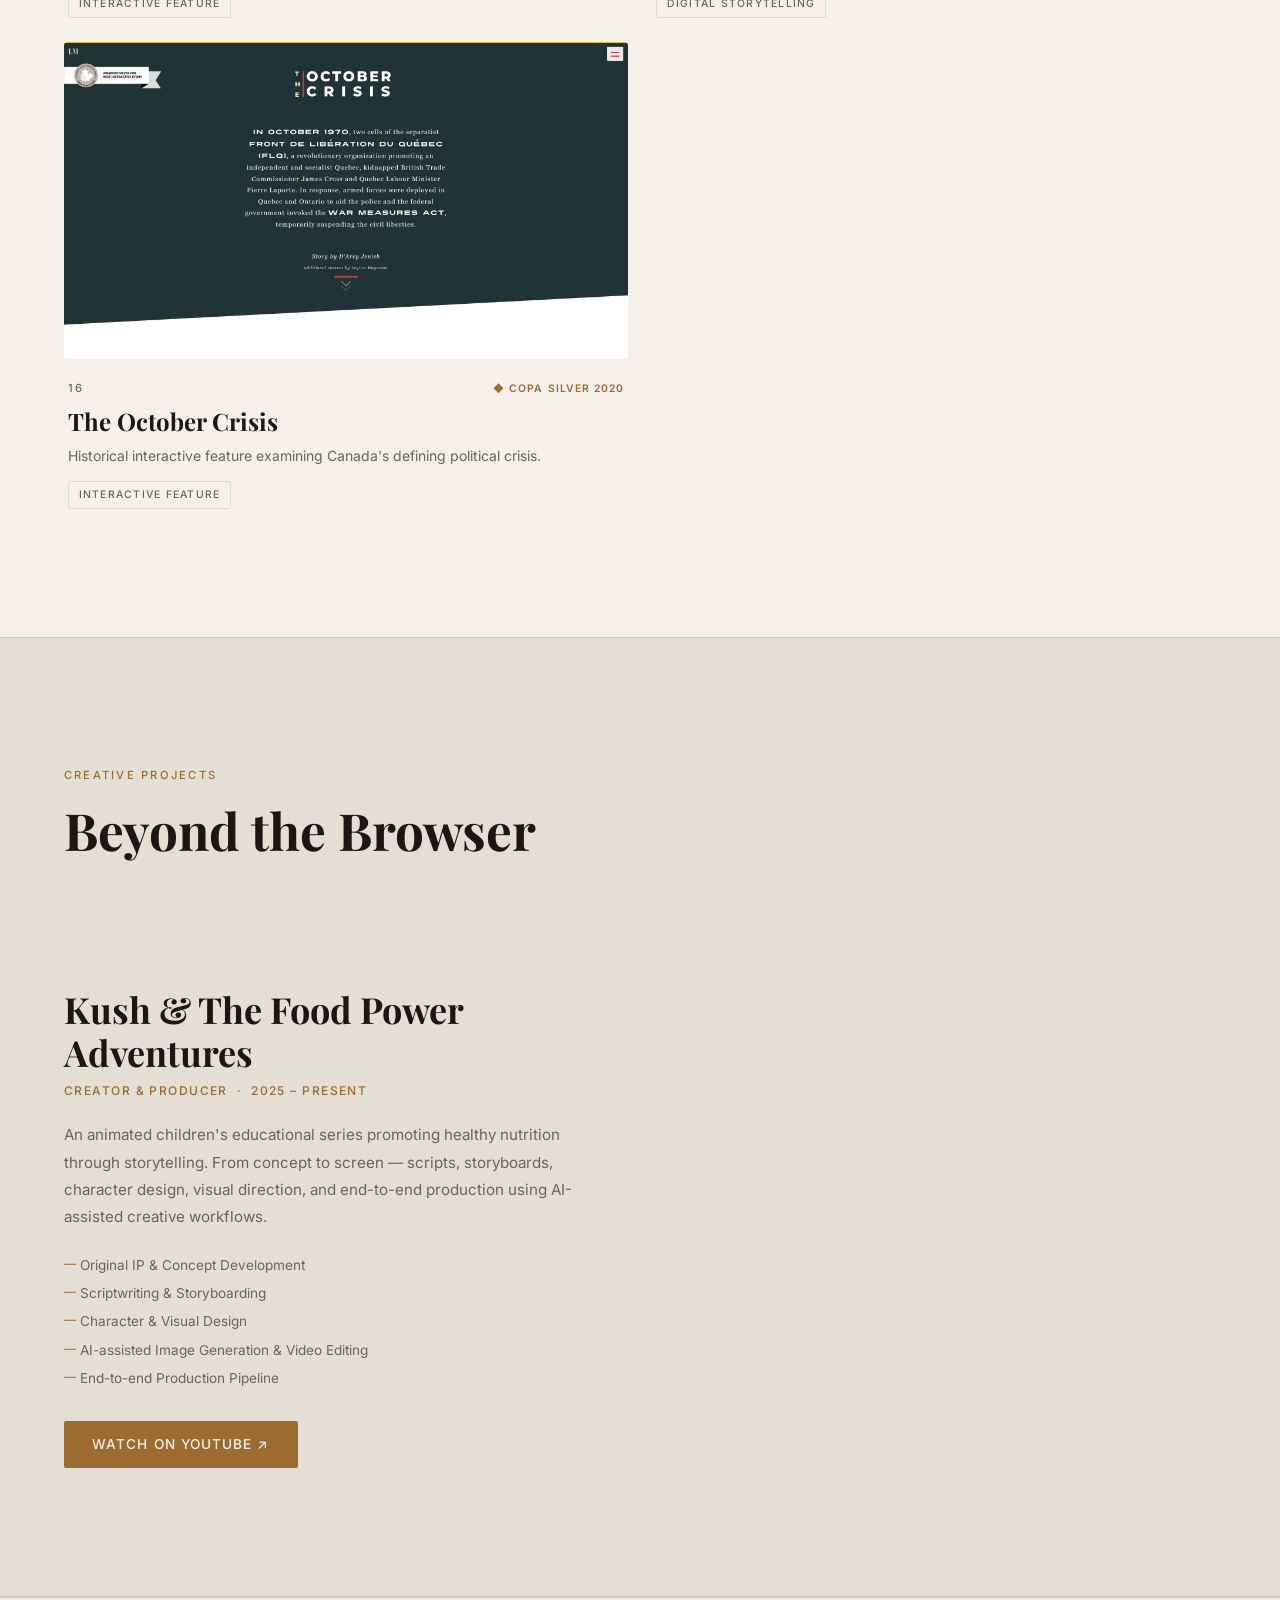
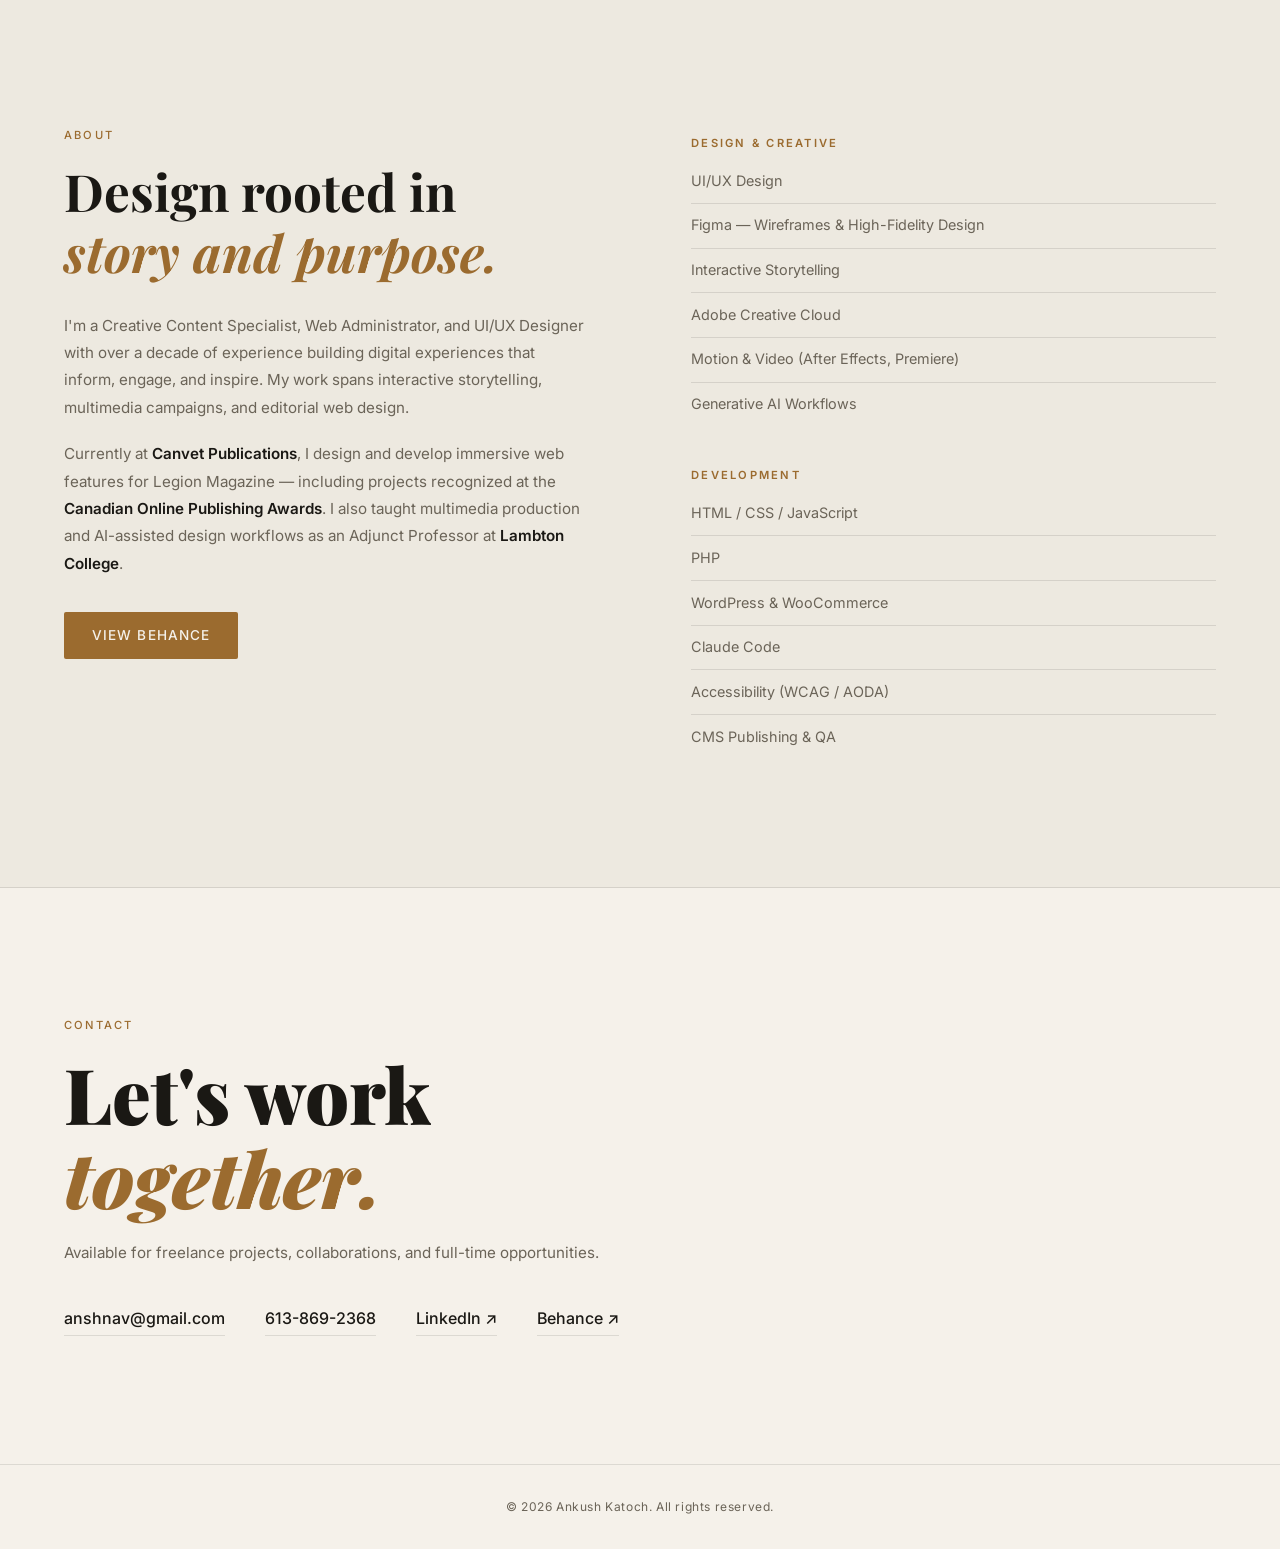
==== commit 98070993: "Rewrite mobile nav as body-level overlay, fix stacking context bug" ====
--- a/index.html
+++ b/index.html
@@ -16,7 +16,7 @@
   <link rel="preconnect" href="https://fonts.googleapis.com" />
   <link rel="preconnect" href="https://fonts.gstatic.com" crossorigin />
   <link href="https://fonts.googleapis.com/css2?family=Playfair+Display:ital,wght@0,400;0,700;0,900;1,400&family=Inter:wght@300;400;500;600&display=swap" rel="stylesheet" />
-  <link rel="stylesheet" href="css/style.css" />
+  <link rel="stylesheet" href="css/style.css?v=3" />
 </head>
 <body>
 
@@ -33,6 +33,19 @@
       <span></span><span></span><span></span>
     </button>
   </nav>
+
+  <!-- MOBILE NAV OVERLAY -->
+  <div class="nav-overlay" id="navOverlay" aria-hidden="true">
+    <button class="nav-overlay__close" id="navClose" aria-label="Close menu">
+      <span></span><span></span>
+    </button>
+    <ul class="nav-overlay__links">
+      <li><a href="#work">Work</a></li>
+      <li><a href="#creative">Creative</a></li>
+      <li><a href="#about">About</a></li>
+      <li><a href="#contact">Contact</a></li>
+    </ul>
+  </div>
 
   <!-- HERO -->
   <section class="hero" id="hero">
@@ -522,6 +535,6 @@
     <p>&copy; 2026 Ankush Katoch. All rights reserved.</p>
   </footer>
 
-  <script src="js/main.js"></script>
+  <script src="js/main.js?v=3"></script>
 </body>
 </html>
--- a/css/style.css
+++ b/css/style.css
@@ -203,6 +203,79 @@
 
 
 /* =============================================
+   MOBILE NAV OVERLAY (body-level, escapes nav stacking context)
+   ============================================= */
+.nav-overlay {
+  display: none;
+  position: fixed;
+  inset: 0;
+  background: var(--bg-2);
+  z-index: 500;
+  flex-direction: column;
+  align-items: center;
+  justify-content: center;
+  gap: 2rem;
+}
+
+.nav-overlay.open {
+  display: flex;
+}
+
+.nav-overlay__links {
+  display: flex;
+  flex-direction: column;
+  align-items: center;
+  gap: 2rem;
+}
+
+.nav-overlay__links a {
+  font-size: 1.25rem;
+  font-weight: 500;
+  letter-spacing: 0.12em;
+  text-transform: uppercase;
+  color: var(--text-dim);
+  transition: color 0.2s;
+}
+
+.nav-overlay__links a:hover {
+  color: var(--text);
+}
+
+.nav-overlay__close {
+  position: absolute;
+  top: 1.25rem;
+  right: clamp(1.5rem, 5vw, 4rem);
+  display: flex;
+  flex-direction: column;
+  gap: 0;
+  background: none;
+  border: none;
+  cursor: pointer;
+  padding: 4px;
+  width: 32px;
+  height: 32px;
+  align-items: center;
+  justify-content: center;
+}
+
+.nav-overlay__close span {
+  display: block;
+  width: 24px;
+  height: 2px;
+  background: var(--text);
+  position: absolute;
+}
+
+.nav-overlay__close span:first-child {
+  transform: rotate(45deg);
+}
+
+.nav-overlay__close span:last-child {
+  transform: rotate(-45deg);
+}
+
+
+/* =============================================
    HERO
    ============================================= */
 .hero {
@@ -968,29 +1041,19 @@
 }
 
 @media (max-width: 640px) {
+  .nav {
+    background: rgba(245, 241, 234, 0.97);
+    border-bottom: 1px solid var(--border);
+    padding-top: 1rem;
+    padding-bottom: 1rem;
+  }
+
   .nav__links {
     display: none;
-    position: fixed;
-    inset: 0;
-    background: var(--bg-2);
-    flex-direction: column;
-    align-items: center;
-    justify-content: center;
-    gap: 2rem;
-    z-index: 99;
-  }
-
-  .nav__links.open {
-    display: flex;
-  }
-
-  .nav__links a {
-    font-size: 1.25rem;
   }
 
   .nav__toggle {
     display: flex;
-    z-index: 101;
   }
 
   .hero {
